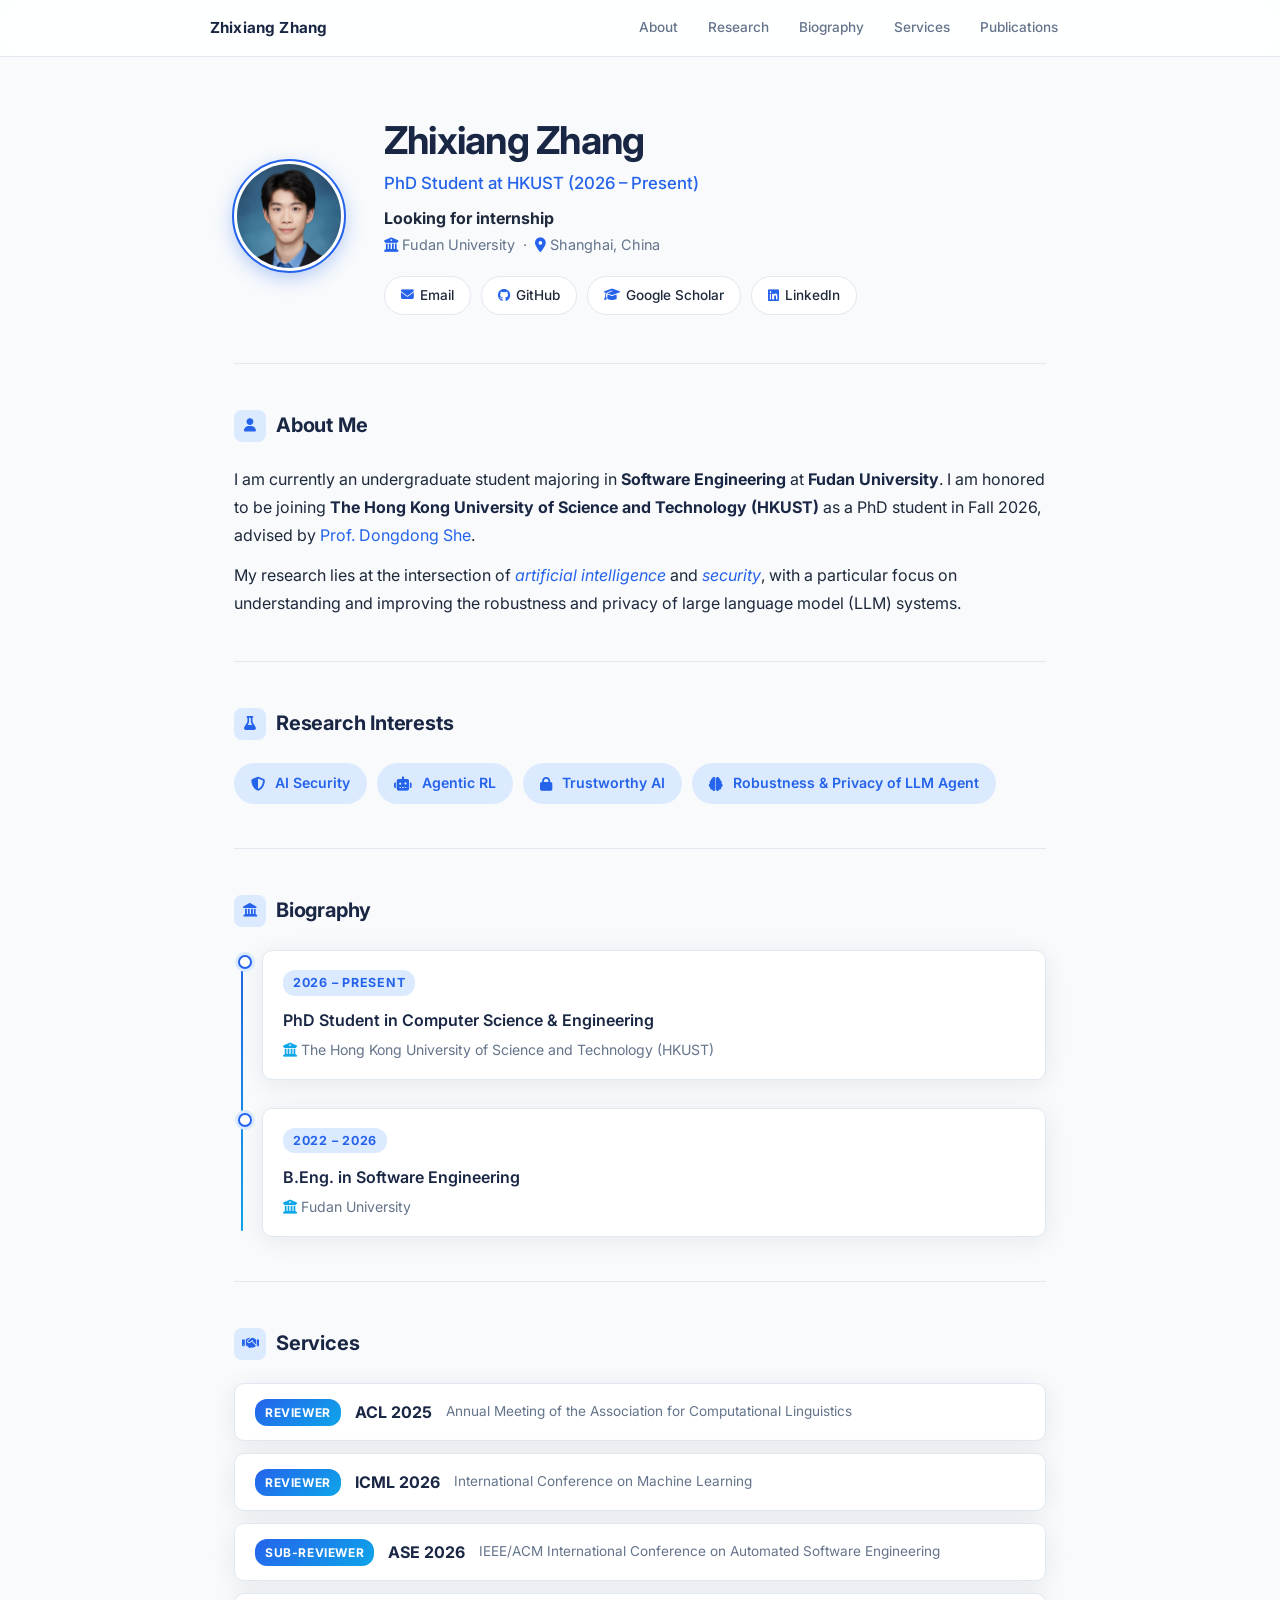
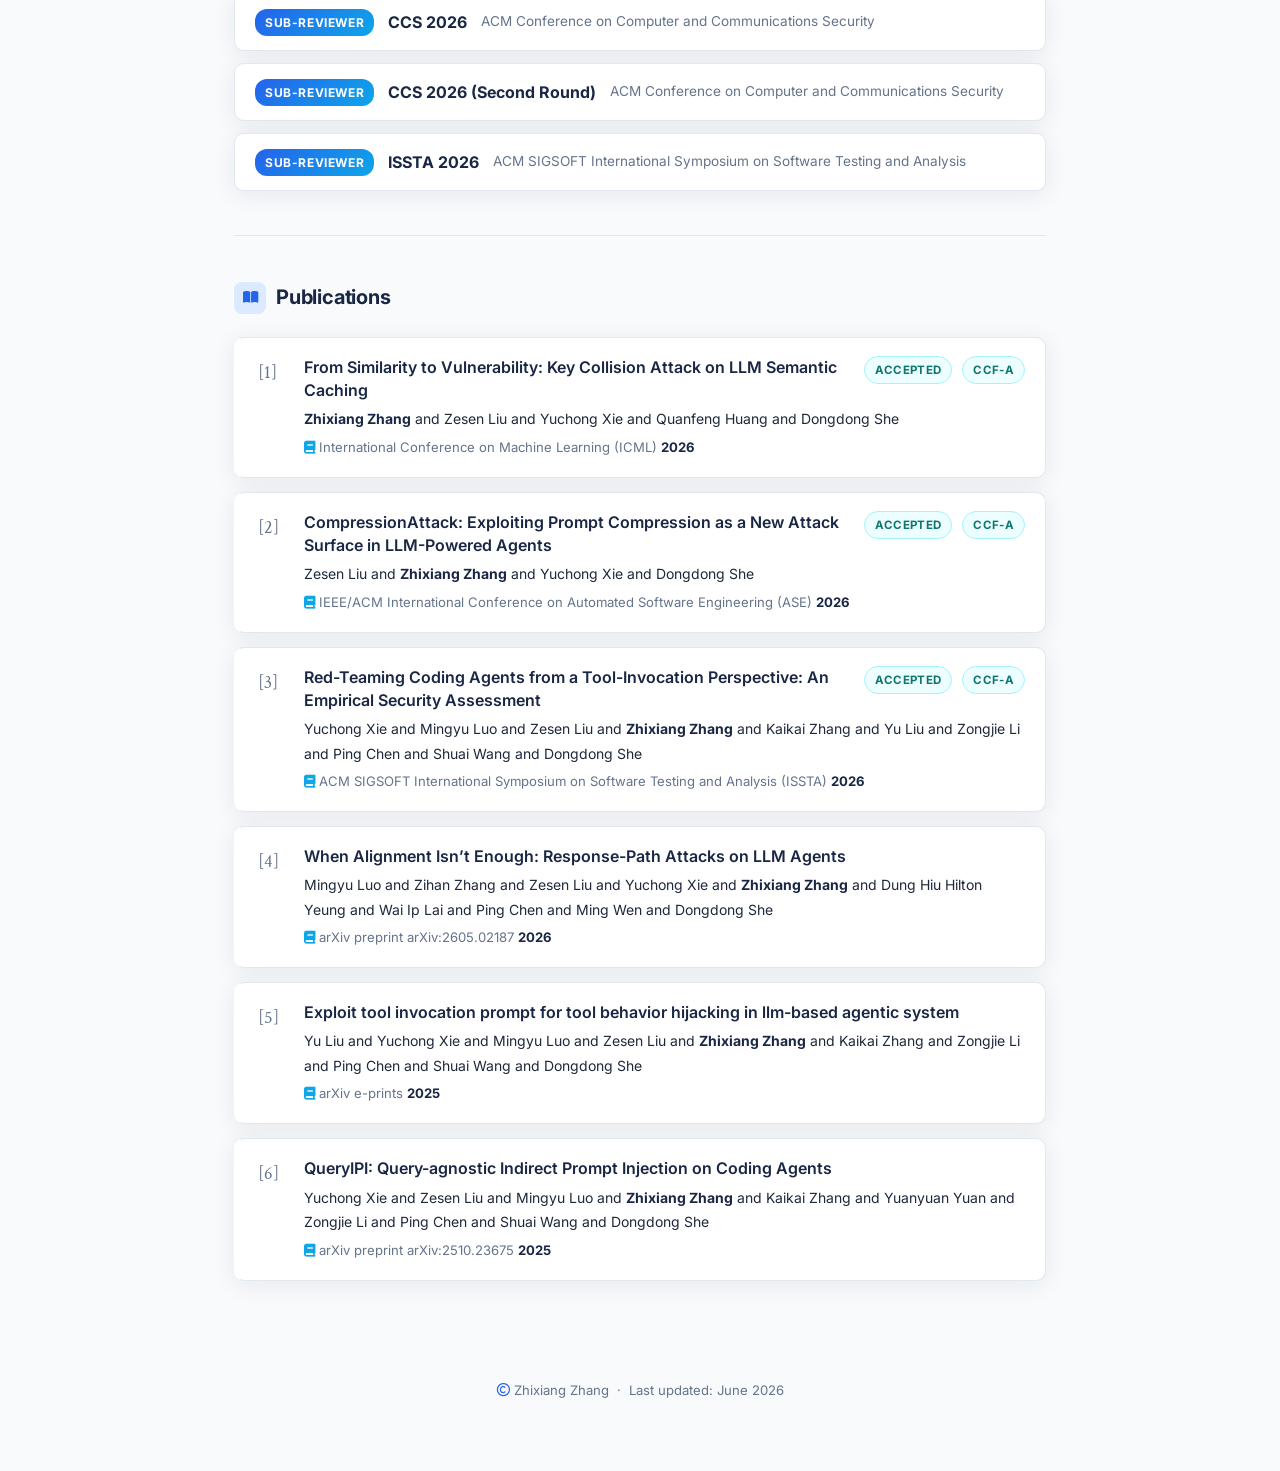
==== index.html @ 5d57175b "update" ====
<!DOCTYPE html>
<html lang="en">
<head>
    <meta charset="UTF-8">
    <meta name="viewport" content="width=device-width, initial-scale=1.0">
    <title>Zhixiang Zhang | Fudan & HKUST</title>
    <link rel="stylesheet" href="style.css?v=2">
    <link href="https://fonts.googleapis.com/css2?family=Inter:wght@300;400;500;600;700&family=Crimson+Text:ital,wght@0,400;0,600;1,400&display=swap" rel="stylesheet">
    <link rel="stylesheet" href="https://cdnjs.cloudflare.com/ajax/libs/font-awesome/6.5.0/css/all.min.css">
</head>
<body>
    <!-- Top navigation bar -->
    <nav class="topnav">
        <div class="nav-inner">
            <span class="nav-name">Zhixiang Zhang</span>
            <div class="nav-links">
                <a href="#about">About</a>
                <a href="#research-interests">Research</a>
                <a href="#biography">Biography</a>
                <a href="#services">Services</a>
                <a href="#publications">Publications</a>
            </div>
        </div>
    </nav>

    <div class="page-wrapper">
        <!-- Hero / Profile -->
        <header class="hero">
            <div class="hero-avatar">
                <img src="avatar.jpg" alt="Zhixiang Zhang" class="avatar-img" style="width:110px;height:110px;border-radius:50%;object-fit:cover;object-position:center top;display:block;">
            </div>
            <div class="hero-info">
                <h1>Zhixiang Zhang</h1>
                <p class="hero-title">PhD Student at HKUST (2026 – Present)</p>
                <p class="hero-status"><strong>Looking for internship</strong></p>
                <p class="hero-affil">
                    <i class="fas fa-university"></i>&nbsp;Fudan University &nbsp;·&nbsp;
                    <i class="fas fa-map-marker-alt"></i>&nbsp;Shanghai, China
                </p>
                <div class="contact-links">
                    <a href="mailto:zzx031011@gmail.com" class="btn-link">
                        <i class="fas fa-envelope"></i> Email
                    </a>
                    <a href="https://github.com/Zzx1011" target="_blank" class="btn-link">
                        <i class="fab fa-github"></i> GitHub
                    </a>
                    <a href="https://scholar.google.com/citations?user=EkCwgfYAAAAJ" target="_blank" class="btn-link">
                        <i class="fas fa-graduation-cap"></i> Google Scholar
                    </a>
                    <a href="https://www.linkedin.com/in/zhixiang-zhang-319ab9356/" target="_blank" class="btn-link">
                        <i class="fab fa-linkedin"></i> LinkedIn
                    </a>
                </div>
            </div>
        </header>

        <main>
            <!-- About -->
            <section id="about">
                <h2><span class="section-icon"><i class="fas fa-user"></i></span>About Me</h2>
                <p>I am currently an undergraduate student majoring in <strong>Software Engineering</strong> at <strong>Fudan University</strong>. I am honored to be joining <strong>The Hong Kong University of Science and Technology (HKUST)</strong> as a PhD student in Fall 2026, advised by <a href="https://cse.hkust.edu.hk/~dongdong/" target="_blank" rel="noopener noreferrer">Prof. Dongdong She</a>.</p>
                <p>My research lies at the intersection of <em>artificial intelligence</em> and <em>security</em>, with a particular focus on understanding and improving the robustness and privacy of large language model (LLM) systems.</p>
            </section>

            <!-- Research Interests -->
            <section id="research-interests">
                <h2><span class="section-icon"><i class="fas fa-flask"></i></span>Research Interests</h2>
                <div class="interest-tags">
                    <span class="tag"><i class="fas fa-shield-alt"></i>&nbsp;AI Security</span>
                    <span class="tag"><i class="fas fa-robot"></i>&nbsp;Agentic RL</span>
                    <span class="tag"><i class="fas fa-lock"></i>&nbsp;Trustworthy AI</span>
                    <span class="tag"><i class="fas fa-brain"></i>&nbsp;Robustness &amp; Privacy of LLM Agent</span>
                </div>
            </section>

            <!-- Biography -->
            <section id="biography">
                <h2><span class="section-icon"><i class="fas fa-landmark"></i></span>Biography</h2>
                <div class="timeline">
                    <div class="timeline-item">
                        <div class="timeline-dot"></div>
                        <div class="timeline-content">
                            <span class="timeline-year">2026 – Present</span>
                            <p class="timeline-title">PhD Student in Computer Science &amp; Engineering</p>
                            <p class="timeline-place"><i class="fas fa-university"></i>&nbsp;The Hong Kong University of Science and Technology (HKUST)</p>
                        </div>
                    </div>
                    <div class="timeline-item">
                        <div class="timeline-dot"></div>
                        <div class="timeline-content">
                            <span class="timeline-year">2022 – 2026</span>
                            <p class="timeline-title">B.Eng. in Software Engineering</p>
                            <p class="timeline-place"><i class="fas fa-university"></i>&nbsp;Fudan University</p>
                        </div>
                    </div>
                </div>
            </section>

            <!-- Services -->
            <section id="services">
                <h2><span class="section-icon"><i class="fas fa-handshake"></i></span>Services</h2>
                <div class="service-list">
                    <div class="service-item">
                        <span class="service-badge">Reviewer</span>
                        <span class="service-venue">ACL 2025</span>
                        <span class="service-type">Annual Meeting of the Association for Computational Linguistics</span>
                    </div>
                    <div class="service-item">
                        <span class="service-badge">Reviewer</span>
                        <span class="service-venue">ICML 2026</span>
                        <span class="service-type">International Conference on Machine Learning</span>
                    </div>
                    <div class="service-item">
                        <span class="service-badge">Sub-Reviewer</span>
                        <span class="service-venue">ASE 2026</span>
                        <span class="service-type">IEEE/ACM International Conference on Automated Software Engineering</span>
                    </div>
                    <div class="service-item">
                        <span class="service-badge">Sub-Reviewer</span>
                        <span class="service-venue">CCS 2026</span>
                        <span class="service-type">ACM Conference on Computer and Communications Security</span>
                    </div>
                    <div class="service-item">
                        <span class="service-badge">Sub-Reviewer</span>
                        <span class="service-venue">CCS 2026 (Second Round)</span>
                        <span class="service-type">ACM Conference on Computer and Communications Security</span>
                    </div>
                    <div class="service-item">
                        <span class="service-badge">Sub-Reviewer</span>
                        <span class="service-venue">ISSTA 2026</span>
                        <span class="service-type">ACM SIGSOFT International Symposium on Software Testing and Analysis</span>
                    </div>
                </div>
            </section>

            <!-- Publications -->
            <section id="publications">
                <h2><span class="section-icon"><i class="fas fa-book-open"></i></span>Publications</h2>
                <div id="publication-list">
                    <div class="pub-skeleton">
                        <div class="skeleton-line long"></div>
                        <div class="skeleton-line medium"></div>
                        <div class="skeleton-line short"></div>
                    </div>
                </div>
            </section>
        </main>

        <footer>
            <p><i class="far fa-copyright"></i> Zhixiang Zhang &nbsp;·&nbsp; Last updated: June 2026</p>
        </footer>
    </div>

    <script>
        const publications = [
            {
                title: "From Similarity to Vulnerability: Key Collision Attack on LLM Semantic Caching",
                authors: "Zhixiang Zhang and Zesen Liu and Yuchong Xie and Quanfeng Huang and Dongdong She",
                venue: "International Conference on Machine Learning (ICML)",
                year: 2026,
                num_citations: 0,
                status: "Accepted",
                ccfA: true
            },
            {
                title: "CompressionAttack: Exploiting Prompt Compression as a New Attack Surface in LLM-Powered Agents",
                authors: "Zesen Liu and Zhixiang Zhang and Yuchong Xie and Dongdong She",
                venue: "IEEE/ACM International Conference on Automated Software Engineering (ASE)",
                year: 2026,
                num_citations: 0,
                status: "Accepted",
                ccfA: true
            },
            {
                title: "When Alignment Isn’t Enough: Response-Path Attacks on LLM Agents",
                authors: "Mingyu Luo and Zihan Zhang and Zesen Liu and Yuchong Xie and Zhixiang Zhang and Dung Hiu Hilton Yeung and Wai Ip Lai and Ping Chen and Ming Wen and Dongdong She",
                venue: "arXiv preprint arXiv:2605.02187",
                year: 2026,
                num_citations: 0
            },
            {
                title: "Exploit tool invocation prompt for tool behavior hijacking in llm-based agentic system",
                authors: "Yu Liu and Yuchong Xie and Mingyu Luo and Zesen Liu and Zhixiang Zhang and Kaikai Zhang and Zongjie Li and Ping Chen and Shuai Wang and Dongdong She",
                venue: "arXiv e-prints",
                year: 2025,
                num_citations: 3
            },
            {
                title: "QueryIPI: Query-agnostic Indirect Prompt Injection on Coding Agents",
                authors: "Yuchong Xie and Zesen Liu and Mingyu Luo and Zhixiang Zhang and Kaikai Zhang and Yuanyuan Yuan and Zongjie Li and Ping Chen and Shuai Wang and Dongdong She",
                venue: "arXiv preprint arXiv:2510.23675",
                year: 2025,
                num_citations: 1
            },
            {
                title: "Red-Teaming Coding Agents from a Tool-Invocation Perspective: An Empirical Security Assessment",
                authors: "Yuchong Xie and Mingyu Luo and Zesen Liu and Zhixiang Zhang and Kaikai Zhang and Yu Liu and Zongjie Li and Ping Chen and Shuai Wang and Dongdong She",
                venue: "ACM SIGSOFT International Symposium on Software Testing and Analysis (ISSTA)",
                year: 2026,
                num_citations: 0,
                status: "Accepted",
                ccfA: true
            }
        ];

        function formatAuthors(authors) {
            return authors.replaceAll('Zhixiang Zhang', '<strong>Zhixiang Zhang</strong>');
        }

        function renderPublications(publications) {
            const container = document.getElementById('publication-list');
            container.innerHTML = '';

            if (publications.length > 0) {
                publications.forEach((pub, idx) => {
                    const badges = [];
                    if (pub.status) badges.push(`<span class="pub-badge">${pub.status}</span>`);
                    if (pub.ccfA) badges.push(`<span class="pub-badge pub-badge-secondary">CCF-A</span>`);
                    const statusMarkup = badges.join('');
                    const item = document.createElement('div');
                    item.className = 'pub-item';
                    item.innerHTML = `
                        <div class="pub-index">[${idx + 1}]</div>
                        <div class="pub-body">
                            <div class="pub-title-row">
                                <p class="pub-title">${pub.title}</p>
                                ${statusMarkup}
                            </div>
                            <p class="pub-authors">${formatAuthors(pub.authors)}</p>
                            <p class="pub-venue"><i class="fas fa-book"></i>&nbsp;${pub.venue} <strong>${pub.year}</strong></p>
                        </div>
                    `;
                    container.appendChild(item);
                });
            } else {
                container.innerHTML = '<p class="pub-empty">Check back soon for new publications.</p>';
            }
        }

        const sortedPublications = [...publications].sort((a, b) => {
            const aAccepted = Boolean(a.status);
            const bAccepted = Boolean(b.status);
            if (aAccepted !== bAccepted) return aAccepted ? -1 : 1;
            return b.year - a.year;
        });

        renderPublications(sortedPublications);

        /* Smooth active nav highlight on scroll */
        const sections = document.querySelectorAll('section[id]');
        const navLinks = document.querySelectorAll('.nav-links a');
        window.addEventListener('scroll', () => {
            let current = '';
            sections.forEach(sec => {
                if (window.scrollY >= sec.offsetTop - 80) current = sec.getAttribute('id');
            });
            navLinks.forEach(a => {
                a.classList.toggle('active', a.getAttribute('href') === '#' + current);
            });
        });
    </script>
</body>
</html>
---- style.css ----
/* ============================================================
   Base & Reset
   ============================================================ */
*, *::before, *::after { box-sizing: border-box; margin: 0; padding: 0; }

:root {
    --navy:    #1a2744;
    --blue:    #2563eb;
    --blue-lt: #dbeafe;
    --accent:  #0ea5e9;
    --text:    #1e293b;
    --muted:   #64748b;
    --border:  #e2e8f0;
    --bg:      #f8fafc;
    --white:   #ffffff;
    --radius:  10px;
    --shadow:  0 4px 24px rgba(30,41,59,.08);
    --shadow-hover: 0 8px 32px rgba(37,99,235,.13);
    --font-body: 'Inter', -apple-system, sans-serif;
    --font-serif: 'Crimson Text', Georgia, serif;
}

html { scroll-behavior: smooth; }

body {
    font-family: var(--font-body);
    font-size: 16px;
    line-height: 1.75;
    color: var(--text);
    background: var(--bg);
}

a { color: var(--blue); text-decoration: none; }
a:hover { text-decoration: underline; }

/* ============================================================
   Top Navigation
   ============================================================ */
.topnav {
    position: sticky;
    top: 0;
    z-index: 100;
    background: rgba(255,255,255,.85);
    backdrop-filter: blur(12px);
    -webkit-backdrop-filter: blur(12px);
    border-bottom: 1px solid var(--border);
    padding: 0 20px;
}

.nav-inner {
    max-width: 860px;
    margin: 0 auto;
    display: flex;
    align-items: center;
    justify-content: space-between;
    height: 56px;
}

.nav-name {
    font-weight: 700;
    font-size: .95rem;
    color: var(--navy);
    letter-spacing: .01em;
}

.nav-links { display: flex; gap: 6px; }

.nav-links a {
    font-size: .85rem;
    font-weight: 500;
    color: var(--muted);
    padding: 5px 12px;
    border-radius: 20px;
    transition: background .2s, color .2s;
}

.nav-links a:hover,
.nav-links a.active {
    background: var(--blue-lt);
    color: var(--blue);
    text-decoration: none;
}

/* ============================================================
   Page Wrapper
   ============================================================ */
.page-wrapper {
    max-width: 860px;
    margin: 0 auto;
    padding: 0 24px 60px;
}

/* ============================================================
   Hero / Header
   ============================================================ */
.hero {
    display: flex;
    align-items: center;
    gap: 40px;
    padding: 60px 0 48px;
    border-bottom: 1px solid var(--border);
}

/* Avatar */
.hero-avatar { flex-shrink: 0; }

.avatar-img {
    width: 110px;
    height: 110px;
    border-radius: 50%;
    object-fit: cover;
    object-position: center top;
    box-shadow: 0 6px 20px rgba(37,99,235,.35);
    border: 3px solid var(--white);
    outline: 2px solid var(--blue);
}

/* Info */
.hero-info h1 {
    font-size: 2.4rem;
    font-weight: 700;
    color: var(--navy);
    letter-spacing: -.02em;
    line-height: 1.2;
    margin-bottom: 6px;
}

.hero-title {
    font-size: 1.05rem;
    color: var(--blue);
    font-weight: 500;
    margin-bottom: 6px;
}

.hero-affil {
    font-size: .9rem;
    color: var(--muted);
    margin-bottom: 18px;
}

.hero-affil i { color: var(--blue); }

/* Contact buttons */
.contact-links { display: flex; flex-wrap: wrap; gap: 10px; }

.btn-link {
    display: inline-flex;
    align-items: center;
    gap: 6px;
    padding: 7px 16px;
    border: 1.5px solid var(--border);
    border-radius: 24px;
    font-size: .85rem;
    font-weight: 500;
    color: var(--text);
    background: var(--white);
    transition: all .2s;
}

.btn-link i { font-size: .8rem; color: var(--blue); }

.btn-link:hover {
    border-color: var(--blue);
    background: var(--blue-lt);
    color: var(--blue);
    text-decoration: none;
    transform: translateY(-1px);
    box-shadow: 0 4px 12px rgba(37,99,235,.15);
}

/* ============================================================
   Sections — Common
   ============================================================ */
main section {
    padding: 44px 0;
    border-bottom: 1px solid var(--border);
}

main section:last-child { border-bottom: none; }

h2 {
    display: flex;
    align-items: center;
    gap: 10px;
    font-size: 1.25rem;
    font-weight: 700;
    color: var(--navy);
    margin-bottom: 22px;
    letter-spacing: -.01em;
}

.section-icon {
    width: 32px;
    height: 32px;
    border-radius: 8px;
    background: var(--blue-lt);
    color: var(--blue);
    display: inline-flex;
    align-items: center;
    justify-content: center;
    font-size: .85rem;
    flex-shrink: 0;
}

/* About prose */
#about p {
    color: var(--text);
    margin-bottom: 12px;
    font-size: 1rem;
}
#about p:last-child { margin-bottom: 0; }
#about strong { color: var(--navy); }
#about em { font-style: italic; color: var(--blue); }

/* ============================================================
   Research Interest Tags
   ============================================================ */
.interest-tags { display: flex; flex-wrap: wrap; gap: 10px; }

.tag {
    display: inline-flex;
    align-items: center;
    gap: 6px;
    background: var(--blue-lt);
    color: var(--blue);
    padding: 7px 16px;
    border-radius: 24px;
    font-size: .88rem;
    font-weight: 600;
    border: 1.5px solid transparent;
    transition: all .2s;
    cursor: default;
}

.tag:hover {
    background: var(--blue);
    color: #fff;
    box-shadow: 0 4px 12px rgba(37,99,235,.3);
}

/* ============================================================
   Biography — Timeline
   ============================================================ */
.timeline { position: relative; padding-left: 28px; }

.timeline::before {
    content: '';
    position: absolute;
    left: 7px;
    top: 6px;
    bottom: 6px;
    width: 2px;
    background: linear-gradient(to bottom, var(--blue), var(--accent));
    border-radius: 2px;
}

.timeline-item {
    position: relative;
    margin-bottom: 28px;
}
.timeline-item:last-child { margin-bottom: 0; }

.timeline-dot {
    position: absolute;
    left: -24px;
    top: 5px;
    width: 14px;
    height: 14px;
    border-radius: 50%;
    background: var(--white);
    border: 2.5px solid var(--blue);
    box-shadow: 0 0 0 3px var(--blue-lt);
}

.timeline-content {
    background: var(--white);
    border: 1px solid var(--border);
    border-radius: var(--radius);
    padding: 16px 20px;
    box-shadow: var(--shadow);
    transition: box-shadow .2s, transform .2s;
}

.timeline-content:hover {
    box-shadow: var(--shadow-hover);
    transform: translateX(3px);
}

.timeline-year {
    display: inline-block;
    font-size: .78rem;
    font-weight: 700;
    letter-spacing: .06em;
    text-transform: uppercase;
    color: var(--blue);
    background: var(--blue-lt);
    padding: 2px 10px;
    border-radius: 12px;
    margin-bottom: 6px;
}

.timeline-title {
    font-size: 1rem;
    font-weight: 600;
    color: var(--navy);
    margin: 4px 0 4px;
}

.timeline-place {
    font-size: .88rem;
    color: var(--muted);
}

.timeline-place i { color: var(--accent); }

/* ============================================================
   Services
   ============================================================ */
.service-list { display: flex; flex-direction: column; gap: 12px; }

.service-item {
    display: flex;
    align-items: center;
    gap: 14px;
    background: var(--white);
    border: 1px solid var(--border);
    border-radius: var(--radius);
    padding: 14px 20px;
    box-shadow: var(--shadow);
    transition: box-shadow .2s, transform .2s;
}

.service-item:hover {
    box-shadow: var(--shadow-hover);
    transform: translateX(3px);
    border-color: var(--blue);
}

.service-badge {
    flex-shrink: 0;
    font-size: .75rem;
    font-weight: 700;
    letter-spacing: .05em;
    text-transform: uppercase;
    color: var(--white);
    background: linear-gradient(135deg, var(--blue), var(--accent));
    padding: 3px 10px;
    border-radius: 12px;
}

.service-venue {
    font-weight: 700;
    font-size: 1rem;
    color: var(--navy);
    flex-shrink: 0;
}

.service-type {
    font-size: .85rem;
    color: var(--muted);
}

/* ============================================================
   Publications
   ============================================================ */
.pub-item {
    display: flex;
    gap: 16px;
    background: var(--white);
    border: 1px solid var(--border);
    border-left: 4px solid transparent;
    border-radius: var(--radius);
    padding: 18px 20px;
    margin-bottom: 14px;
    box-shadow: var(--shadow);
    transition: all .2s;
}

.pub-item:hover {
    border-left-color: var(--blue);
    box-shadow: var(--shadow-hover);
    transform: translateX(3px);
}

.pub-index {
    flex-shrink: 0;
    font-family: var(--font-serif);
    font-size: 1.1rem;
    color: var(--muted);
    padding-top: 2px;
    min-width: 30px;
}

.pub-title {
    font-size: 1rem;
    font-weight: 600;
    color: var(--navy);
    line-height: 1.45;
    margin-bottom: 5px;
}

.pub-title-row {
    display: flex;
    align-items: flex-start;
    justify-content: space-between;
    gap: 10px;
}

.pub-badge {
    flex-shrink: 0;
    display: inline-flex;
    align-items: center;
    padding: 3px 10px;
    border-radius: 999px;
    background: #ecfeff;
    color: #0f766e;
    border: 1px solid #a5f3fc;
    font-size: .72rem;
    font-weight: 700;
    letter-spacing: .03em;
    text-transform: uppercase;
}

.pub-authors {
    font-size: .875rem;
    color: var(--text);
    margin-bottom: 4px;
}

.pub-authors strong {
    color: var(--navy);
    font-weight: 700;
}

.pub-venue {
    font-size: .82rem;
    color: var(--muted);
}

.pub-venue i { color: var(--accent); }
.pub-venue strong { color: var(--navy); }

.pub-empty {
    color: var(--muted);
    font-style: italic;
    padding: 12px 0;
}

.pub-empty a { color: var(--blue); }

/* Skeleton loading */
.pub-skeleton {
    background: var(--white);
    border: 1px solid var(--border);
    border-radius: var(--radius);
    padding: 18px 20px;
}

.skeleton-line {
    height: 13px;
    border-radius: 6px;
    background: linear-gradient(90deg, #e2e8f0 25%, #f1f5f9 50%, #e2e8f0 75%);
    background-size: 200% 100%;
    animation: shimmer 1.4s infinite;
    margin-bottom: 10px;
}

.skeleton-line.long   { width: 85%; }
.skeleton-line.medium { width: 60%; }
.skeleton-line.short  { width: 35%; }

@keyframes shimmer {
    0%   { background-position: 200% 0; }
    100% { background-position: -200% 0; }
}

/* ============================================================
   Footer
   ============================================================ */
footer {
    text-align: center;
    padding: 40px 0 10px;
    font-size: .82rem;
    color: var(--muted);
}

footer i { color: var(--blue); }

/* ============================================================
   Responsive
   ============================================================ */
@media (max-width: 640px) {
    .hero {
        flex-direction: column;
        align-items: flex-start;
        gap: 22px;
        padding: 40px 0 32px;
    }

    .hero-info h1 { font-size: 1.9rem; }

    .nav-links a { padding: 5px 8px; }

    .service-item { flex-wrap: wrap; }

    .pub-item { flex-direction: column; gap: 8px; }

    .pub-title-row {
        flex-direction: column;
        align-items: flex-start;
    }
}
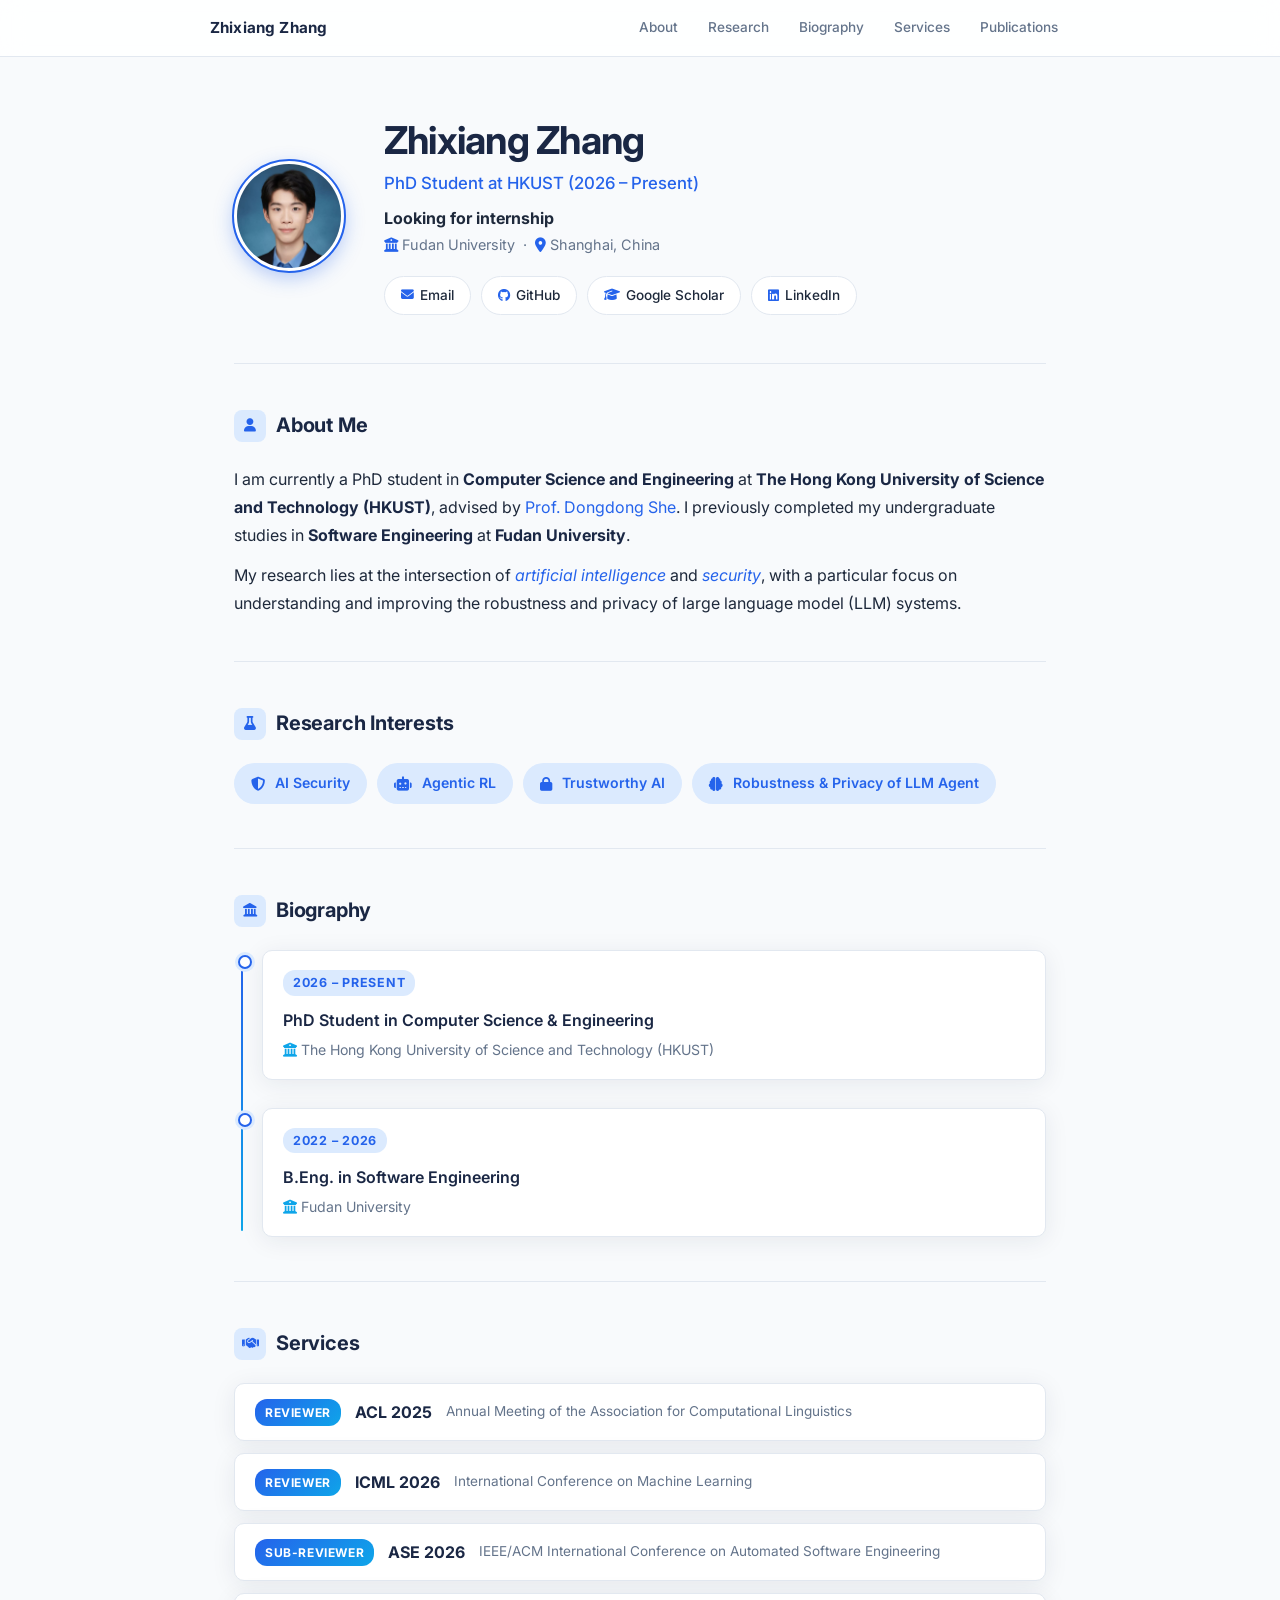
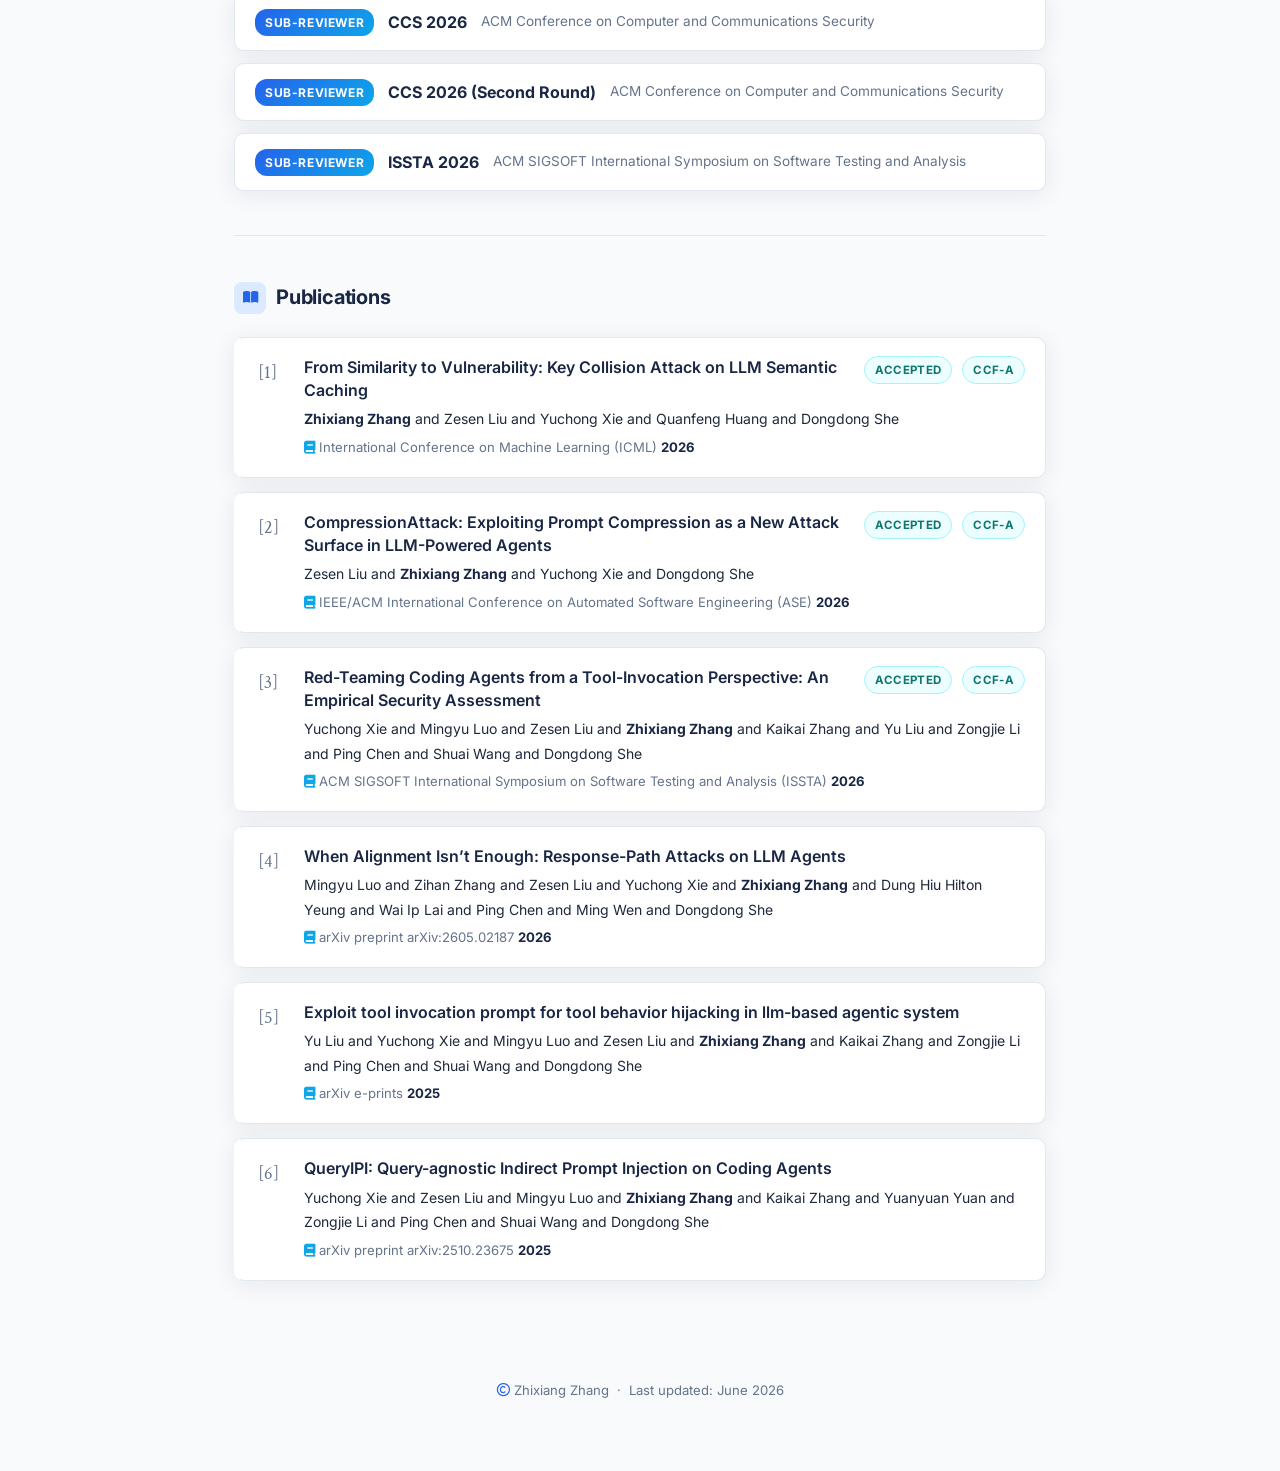
==== commit 79f2d340: "update" ====
--- a/index.html
+++ b/index.html
@@ -58,7 +58,7 @@
             <!-- About -->
             <section id="about">
                 <h2><span class="section-icon"><i class="fas fa-user"></i></span>About Me</h2>
-                <p>I am currently an undergraduate student majoring in <strong>Software Engineering</strong> at <strong>Fudan University</strong>. I am honored to be joining <strong>The Hong Kong University of Science and Technology (HKUST)</strong> as a PhD student in Fall 2026, advised by <a href="https://cse.hkust.edu.hk/~dongdong/" target="_blank" rel="noopener noreferrer">Prof. Dongdong She</a>.</p>
+                <p>I am currently a PhD student in <strong>Computer Science and Engineering</strong> at <strong>The Hong Kong University of Science and Technology (HKUST)</strong>, advised by <a href="https://cse.hkust.edu.hk/~dongdong/" target="_blank" rel="noopener noreferrer">Prof. Dongdong She</a>. I previously completed my undergraduate studies in <strong>Software Engineering</strong> at <strong>Fudan University</strong>.</p>
                 <p>My research lies at the intersection of <em>artificial intelligence</em> and <em>security</em>, with a particular focus on understanding and improving the robustness and privacy of large language model (LLM) systems.</p>
             </section>
 
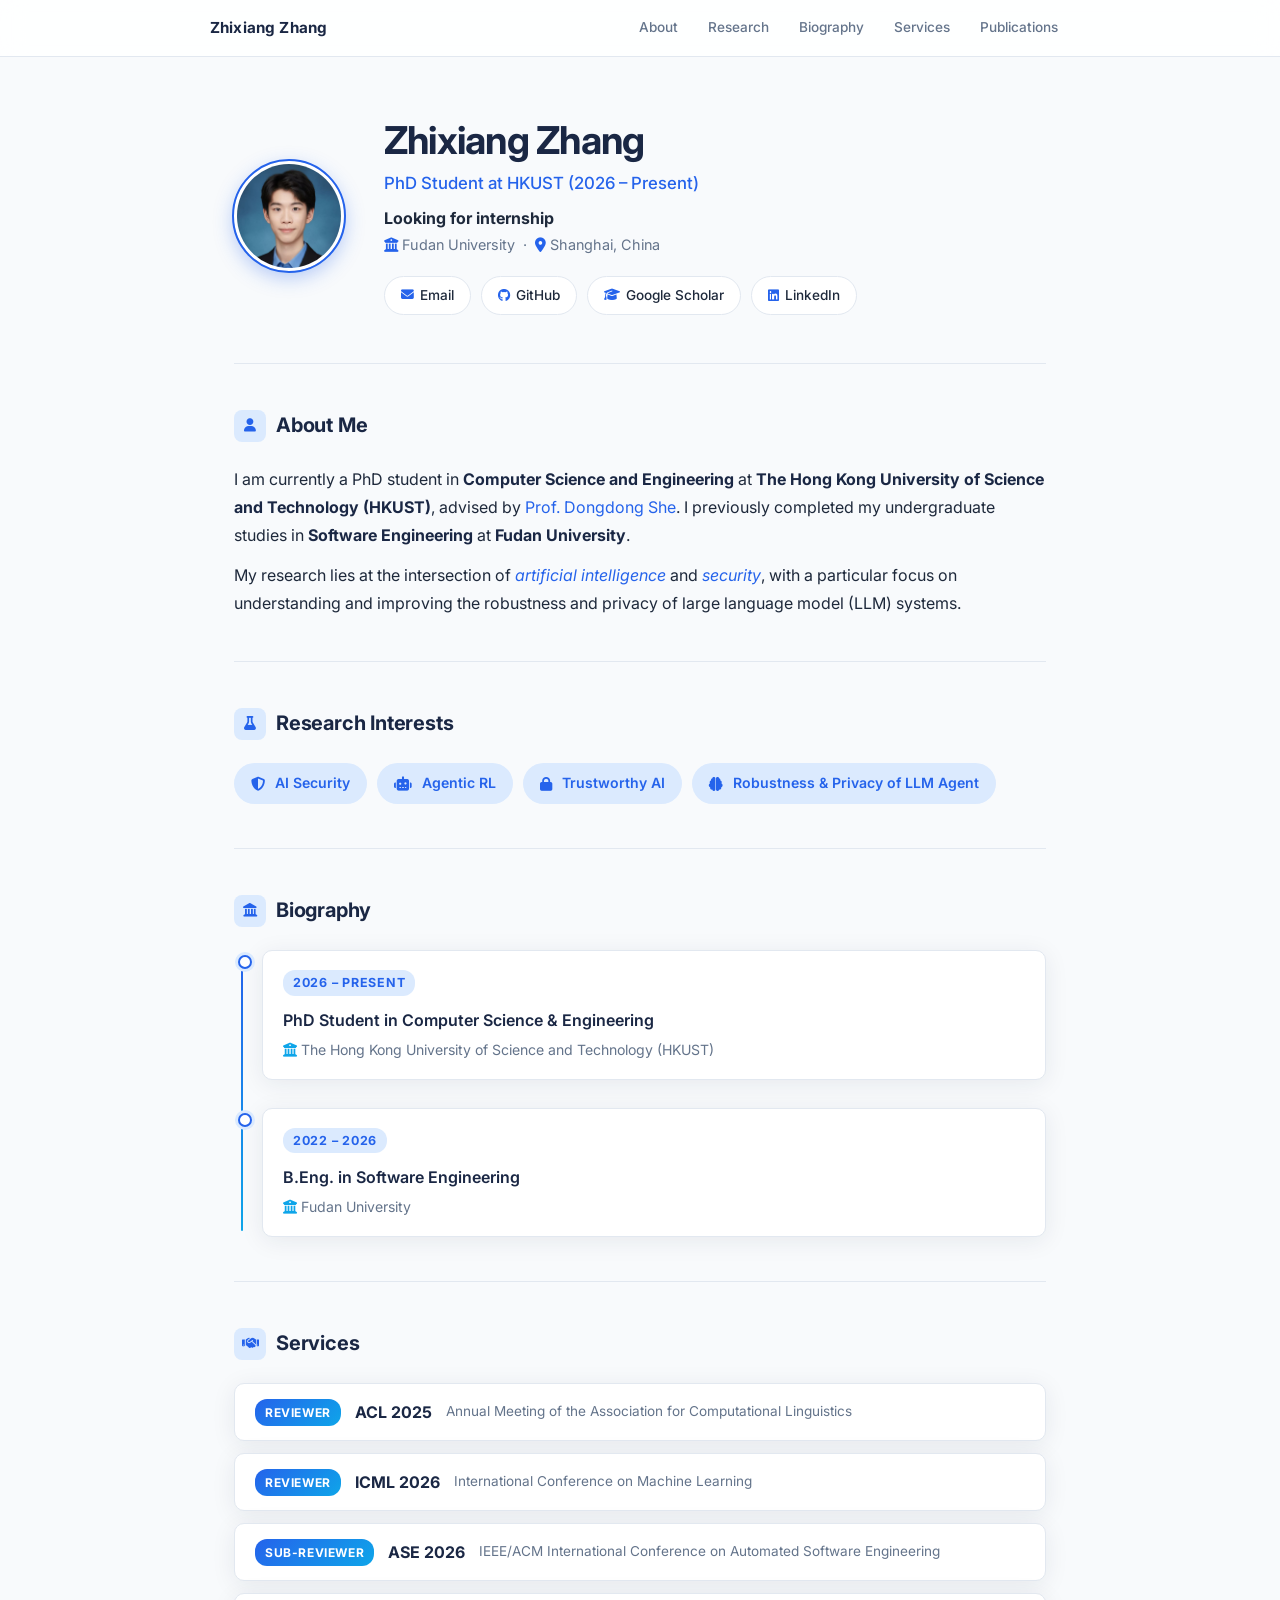
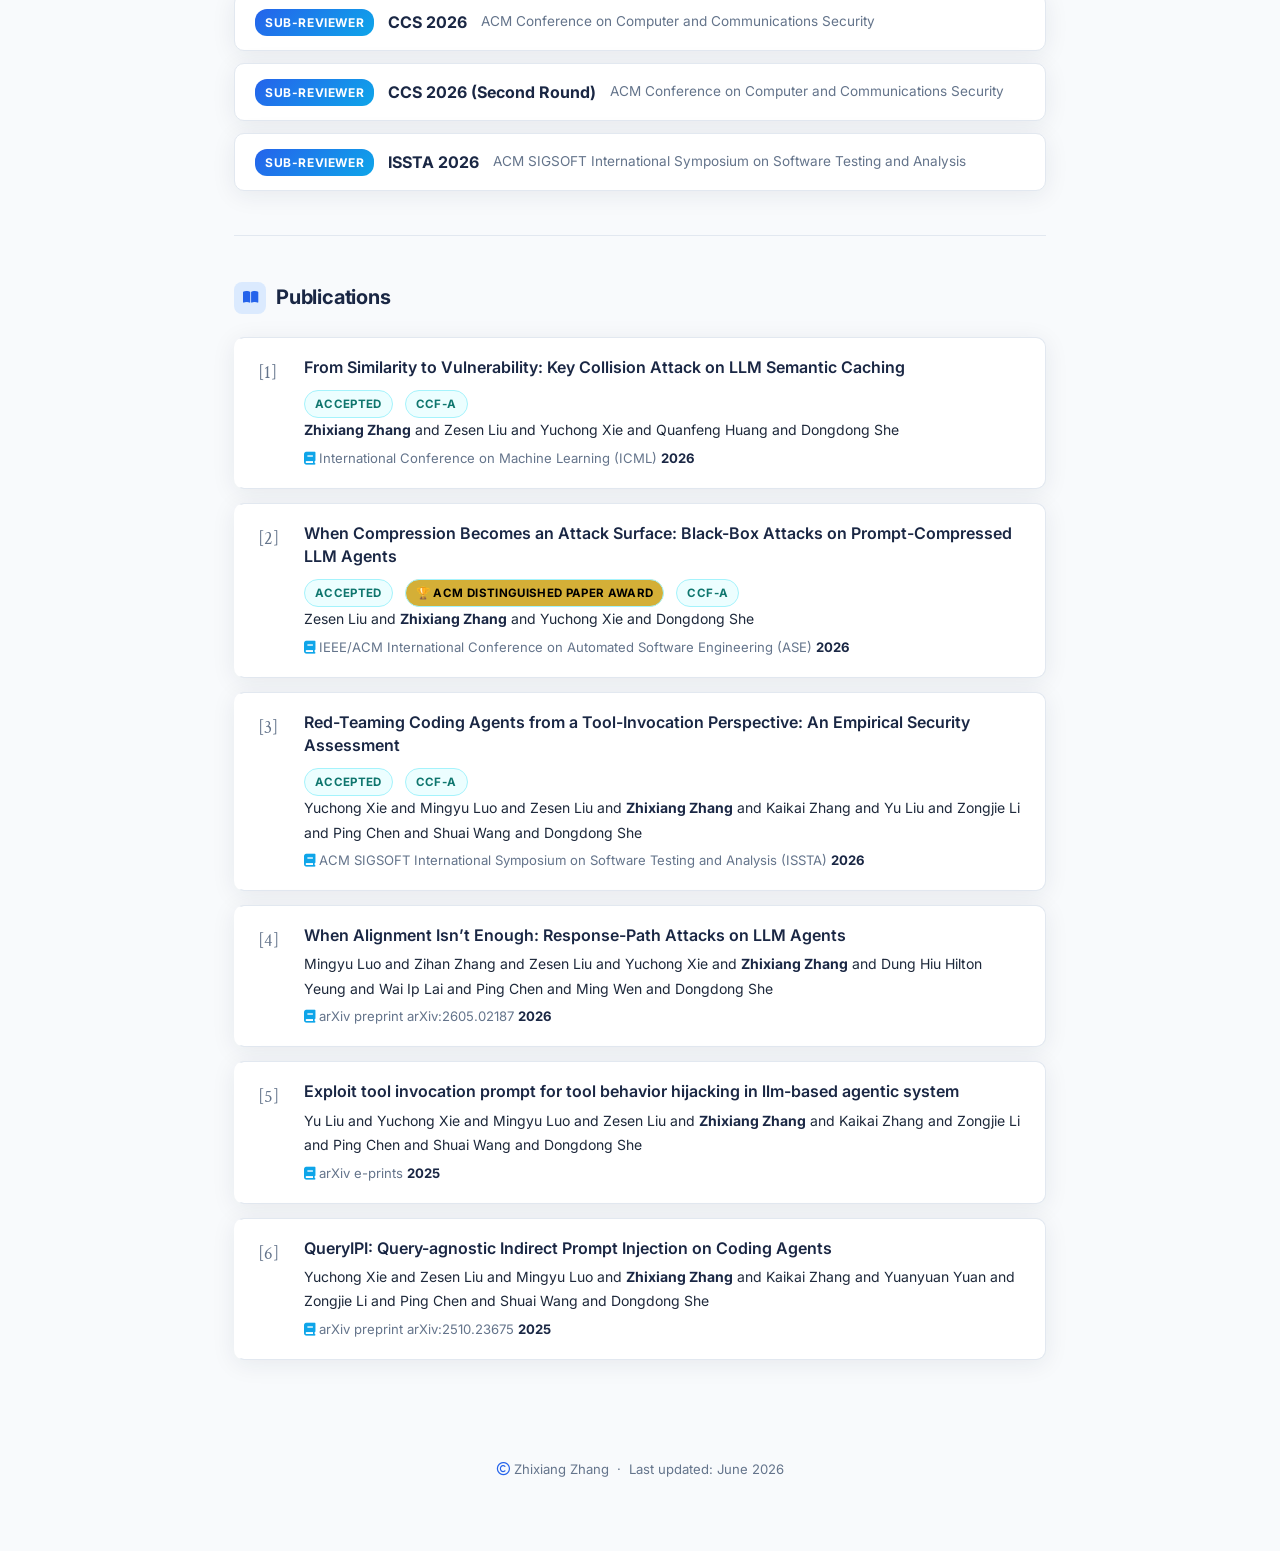
==== commit 1f1e1032: "update" ====
--- a/index.html
+++ b/index.html
@@ -163,12 +163,13 @@
                 ccfA: true
             },
             {
-                title: "CompressionAttack: Exploiting Prompt Compression as a New Attack Surface in LLM-Powered Agents",
+                title: "When Compression Becomes an Attack Surface: Black-Box Attacks on Prompt-Compressed LLM Agents",
                 authors: "Zesen Liu and Zhixiang Zhang and Yuchong Xie and Dongdong She",
                 venue: "IEEE/ACM International Conference on Automated Software Engineering (ASE)",
                 year: 2026,
                 num_citations: 0,
                 status: "Accepted",
+                award: "ACM Distinguished Paper Award",
                 ccfA: true
             },
             {
@@ -215,6 +216,7 @@
                 publications.forEach((pub, idx) => {
                     const badges = [];
                     if (pub.status) badges.push(`<span class="pub-badge">${pub.status}</span>`);
+                    if (pub.award) badges.push(`<span class="pub-badge pub-badge-award" style="background-color:#d4af37;color:#000;">🏆 ${pub.award}</span>`);
                     if (pub.ccfA) badges.push(`<span class="pub-badge pub-badge-secondary">CCF-A</span>`);
                     const statusMarkup = badges.join('');
                     const item = document.createElement('div');
--- a/style.css
+++ b/style.css
@@ -397,13 +397,15 @@
     color: var(--navy);
     line-height: 1.45;
     margin-bottom: 5px;
+    flex: 1 1 100%;
 }
 
 .pub-title-row {
     display: flex;
-    align-items: flex-start;
-    justify-content: space-between;
-    gap: 10px;
+    align-items: center;
+    gap: 12px;
+    flex-wrap: wrap;
+    row-gap: 6px;
 }
 
 .pub-badge {
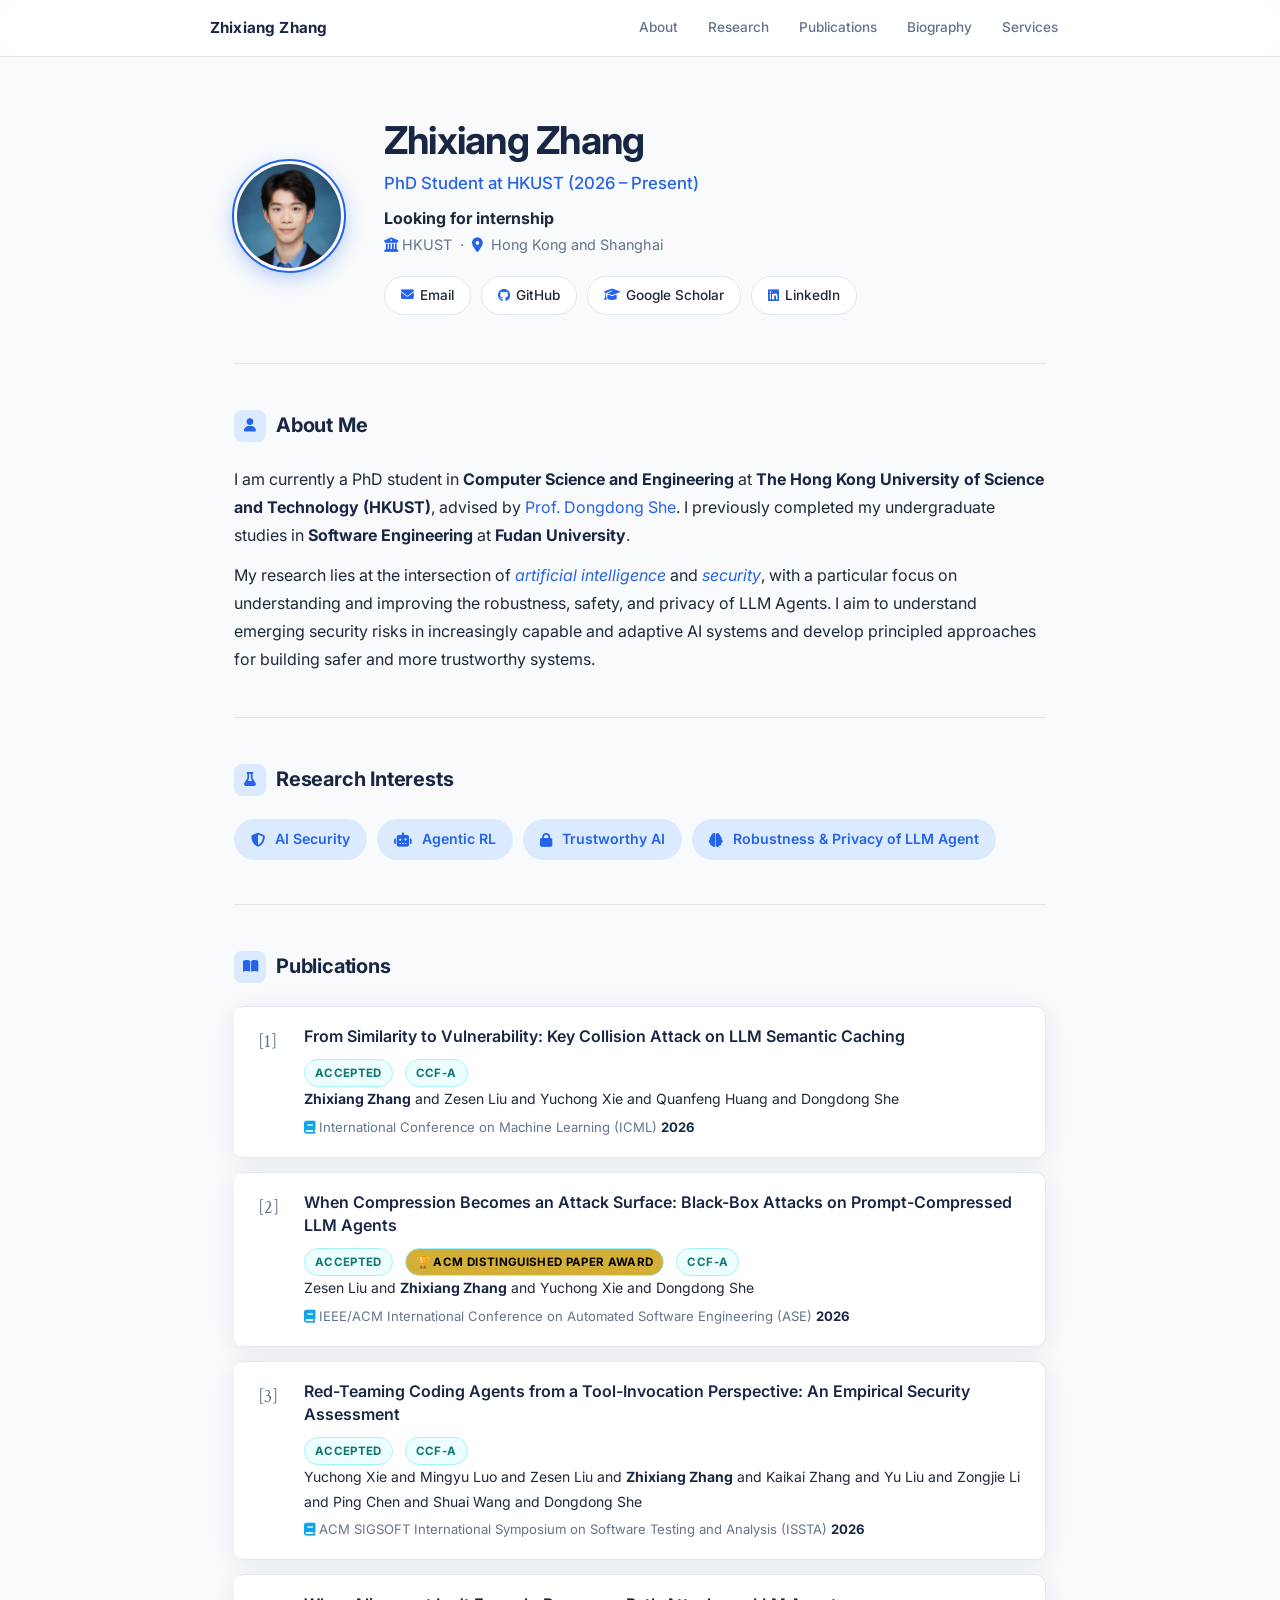
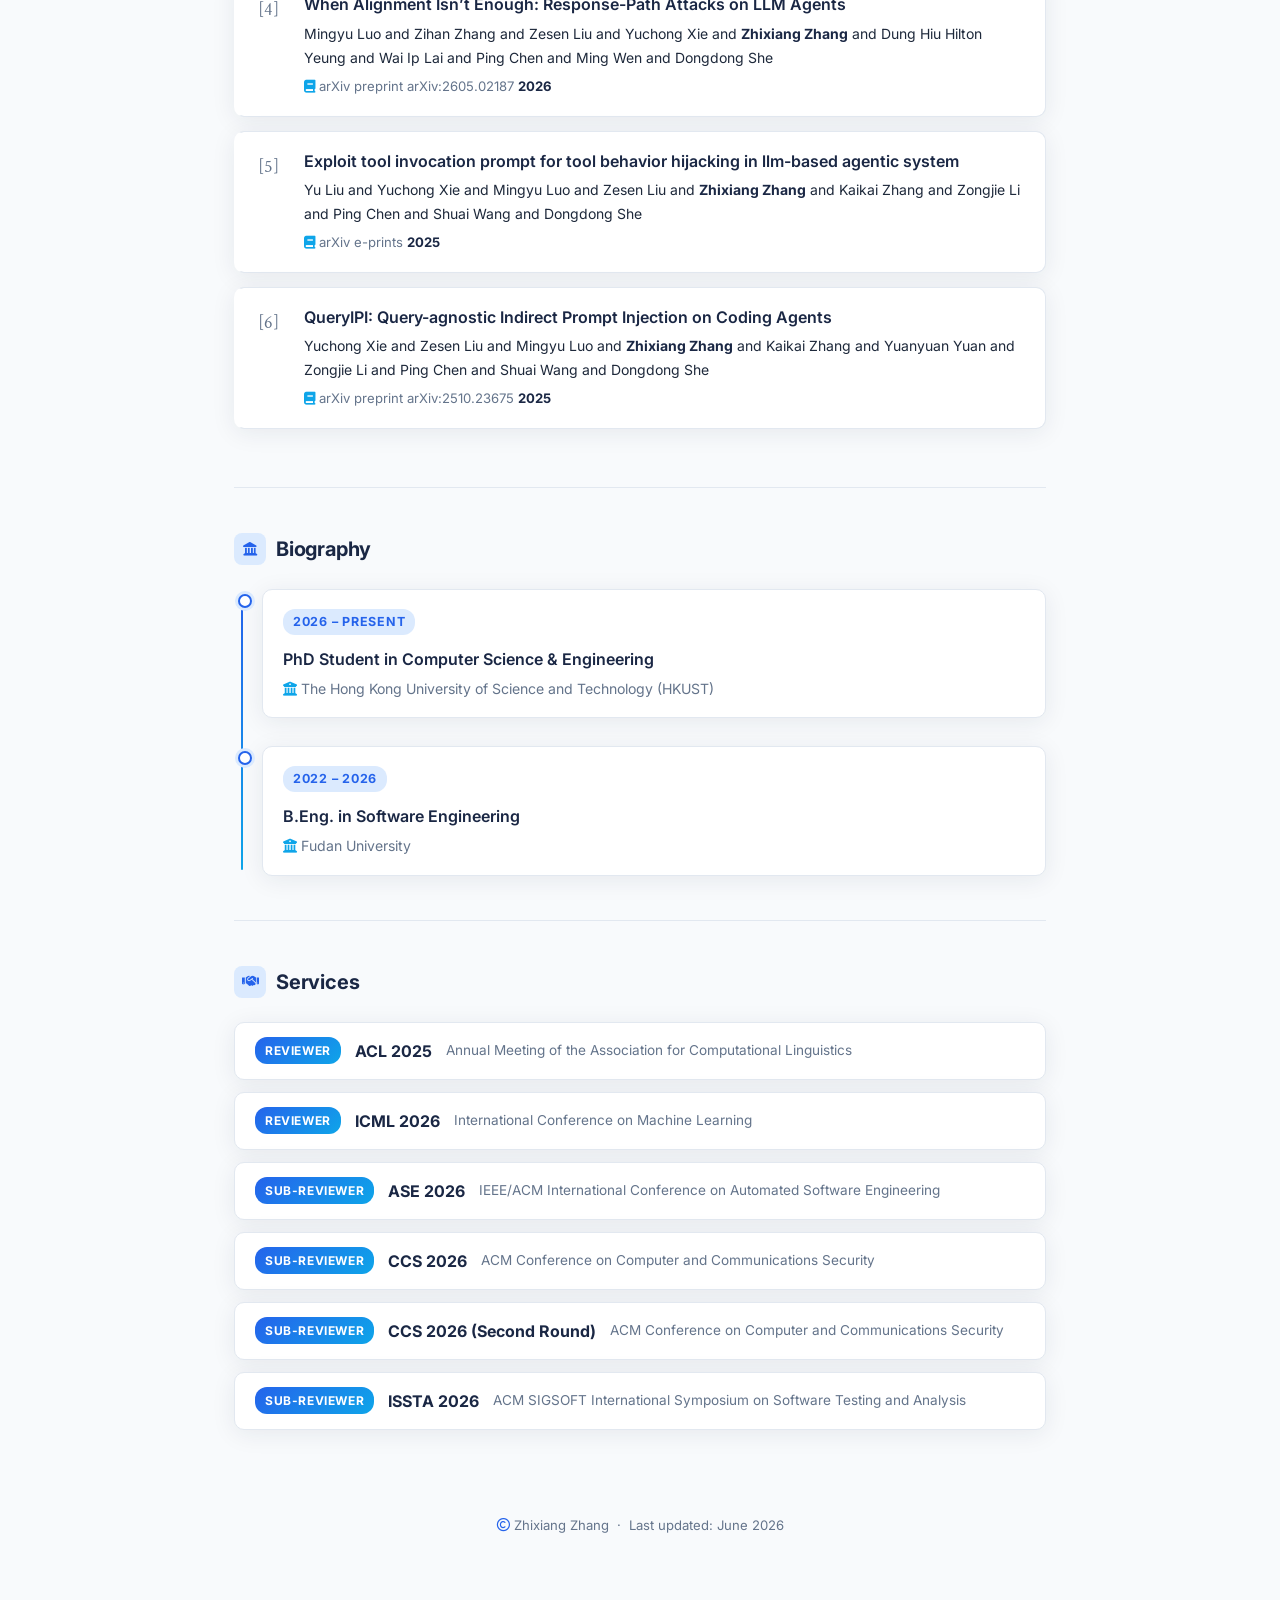
==== commit 04c13710: "update" ====
--- a/index.html
+++ b/index.html
@@ -16,9 +16,9 @@
             <div class="nav-links">
                 <a href="#about">About</a>
                 <a href="#research-interests">Research</a>
+                <a href="#publications">Publications</a>
                 <a href="#biography">Biography</a>
                 <a href="#services">Services</a>
-                <a href="#publications">Publications</a>
             </div>
         </div>
     </nav>
@@ -34,8 +34,8 @@
                 <p class="hero-title">PhD Student at HKUST (2026 – Present)</p>
                 <p class="hero-status"><strong>Looking for internship</strong></p>
                 <p class="hero-affil">
-                    <i class="fas fa-university"></i>&nbsp;Fudan University &nbsp;·&nbsp;
-                    <i class="fas fa-map-marker-alt"></i>&nbsp;Shanghai, China
+                    <i class="fas fa-university"></i>&nbsp;HKUST &nbsp;·&nbsp;
+                    <i class="fas fa-map-marker-alt"></i>&nbsp; Hong Kong and Shanghai 
                 </p>
                 <div class="contact-links">
                     <a href="mailto:zzx031011@gmail.com" class="btn-link">
@@ -59,7 +59,7 @@
             <section id="about">
                 <h2><span class="section-icon"><i class="fas fa-user"></i></span>About Me</h2>
                 <p>I am currently a PhD student in <strong>Computer Science and Engineering</strong> at <strong>The Hong Kong University of Science and Technology (HKUST)</strong>, advised by <a href="https://cse.hkust.edu.hk/~dongdong/" target="_blank" rel="noopener noreferrer">Prof. Dongdong She</a>. I previously completed my undergraduate studies in <strong>Software Engineering</strong> at <strong>Fudan University</strong>.</p>
-                <p>My research lies at the intersection of <em>artificial intelligence</em> and <em>security</em>, with a particular focus on understanding and improving the robustness and privacy of large language model (LLM) systems.</p>
+                <p>My research lies at the intersection of <em>artificial intelligence</em> and <em>security</em>, with a particular focus on understanding and improving the robustness, safety, and privacy of LLM Agents. I aim to understand emerging security risks in increasingly capable and adaptive AI systems and develop principled approaches for building safer and more trustworthy systems.</p>
             </section>
 
             <!-- Research Interests -->
@@ -70,6 +70,18 @@
                     <span class="tag"><i class="fas fa-robot"></i>&nbsp;Agentic RL</span>
                     <span class="tag"><i class="fas fa-lock"></i>&nbsp;Trustworthy AI</span>
                     <span class="tag"><i class="fas fa-brain"></i>&nbsp;Robustness &amp; Privacy of LLM Agent</span>
+                </div>
+            </section>
+
+            <!-- Publications -->
+            <section id="publications">
+                <h2><span class="section-icon"><i class="fas fa-book-open"></i></span>Publications</h2>
+                <div id="publication-list">
+                    <div class="pub-skeleton">
+                        <div class="skeleton-line long"></div>
+                        <div class="skeleton-line medium"></div>
+                        <div class="skeleton-line short"></div>
+                    </div>
                 </div>
             </section>
 
@@ -129,18 +141,6 @@
                         <span class="service-badge">Sub-Reviewer</span>
                         <span class="service-venue">ISSTA 2026</span>
                         <span class="service-type">ACM SIGSOFT International Symposium on Software Testing and Analysis</span>
-                    </div>
-                </div>
-            </section>
-
-            <!-- Publications -->
-            <section id="publications">
-                <h2><span class="section-icon"><i class="fas fa-book-open"></i></span>Publications</h2>
-                <div id="publication-list">
-                    <div class="pub-skeleton">
-                        <div class="skeleton-line long"></div>
-                        <div class="skeleton-line medium"></div>
-                        <div class="skeleton-line short"></div>
                     </div>
                 </div>
             </section>
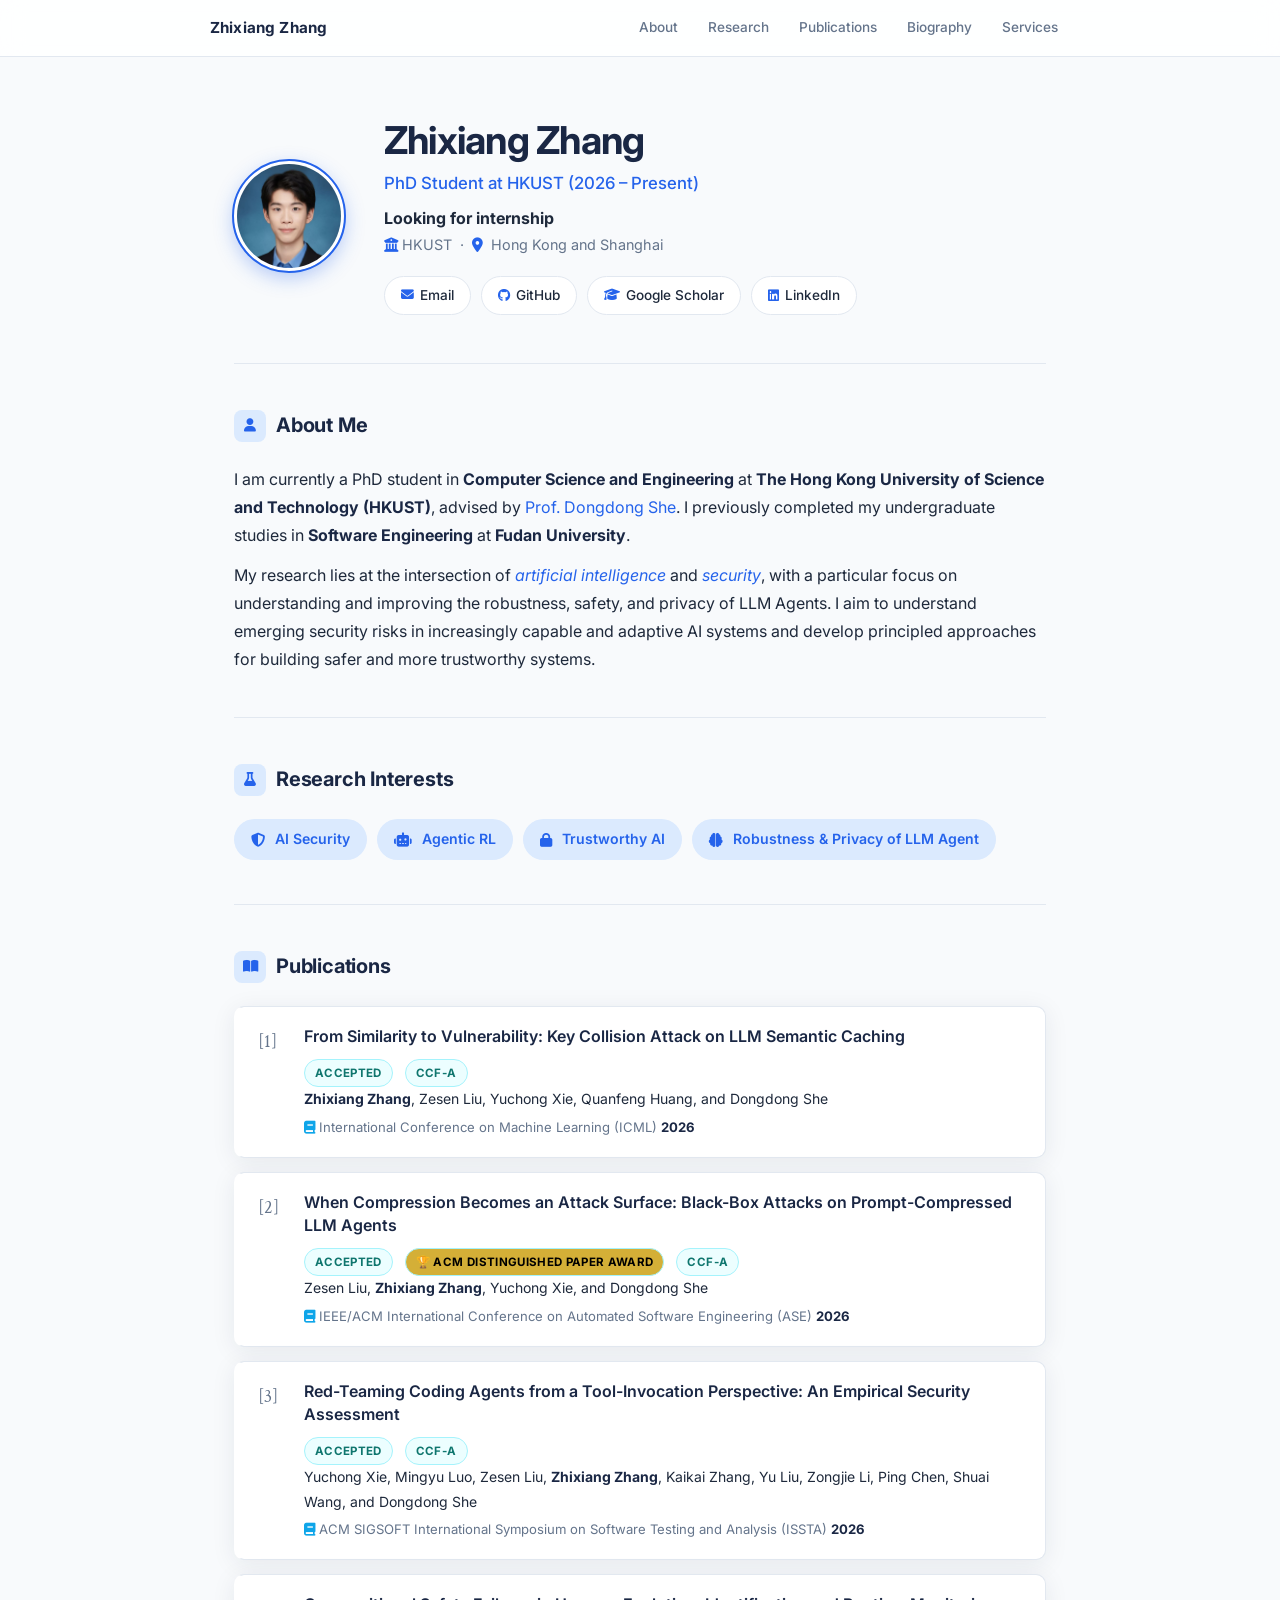
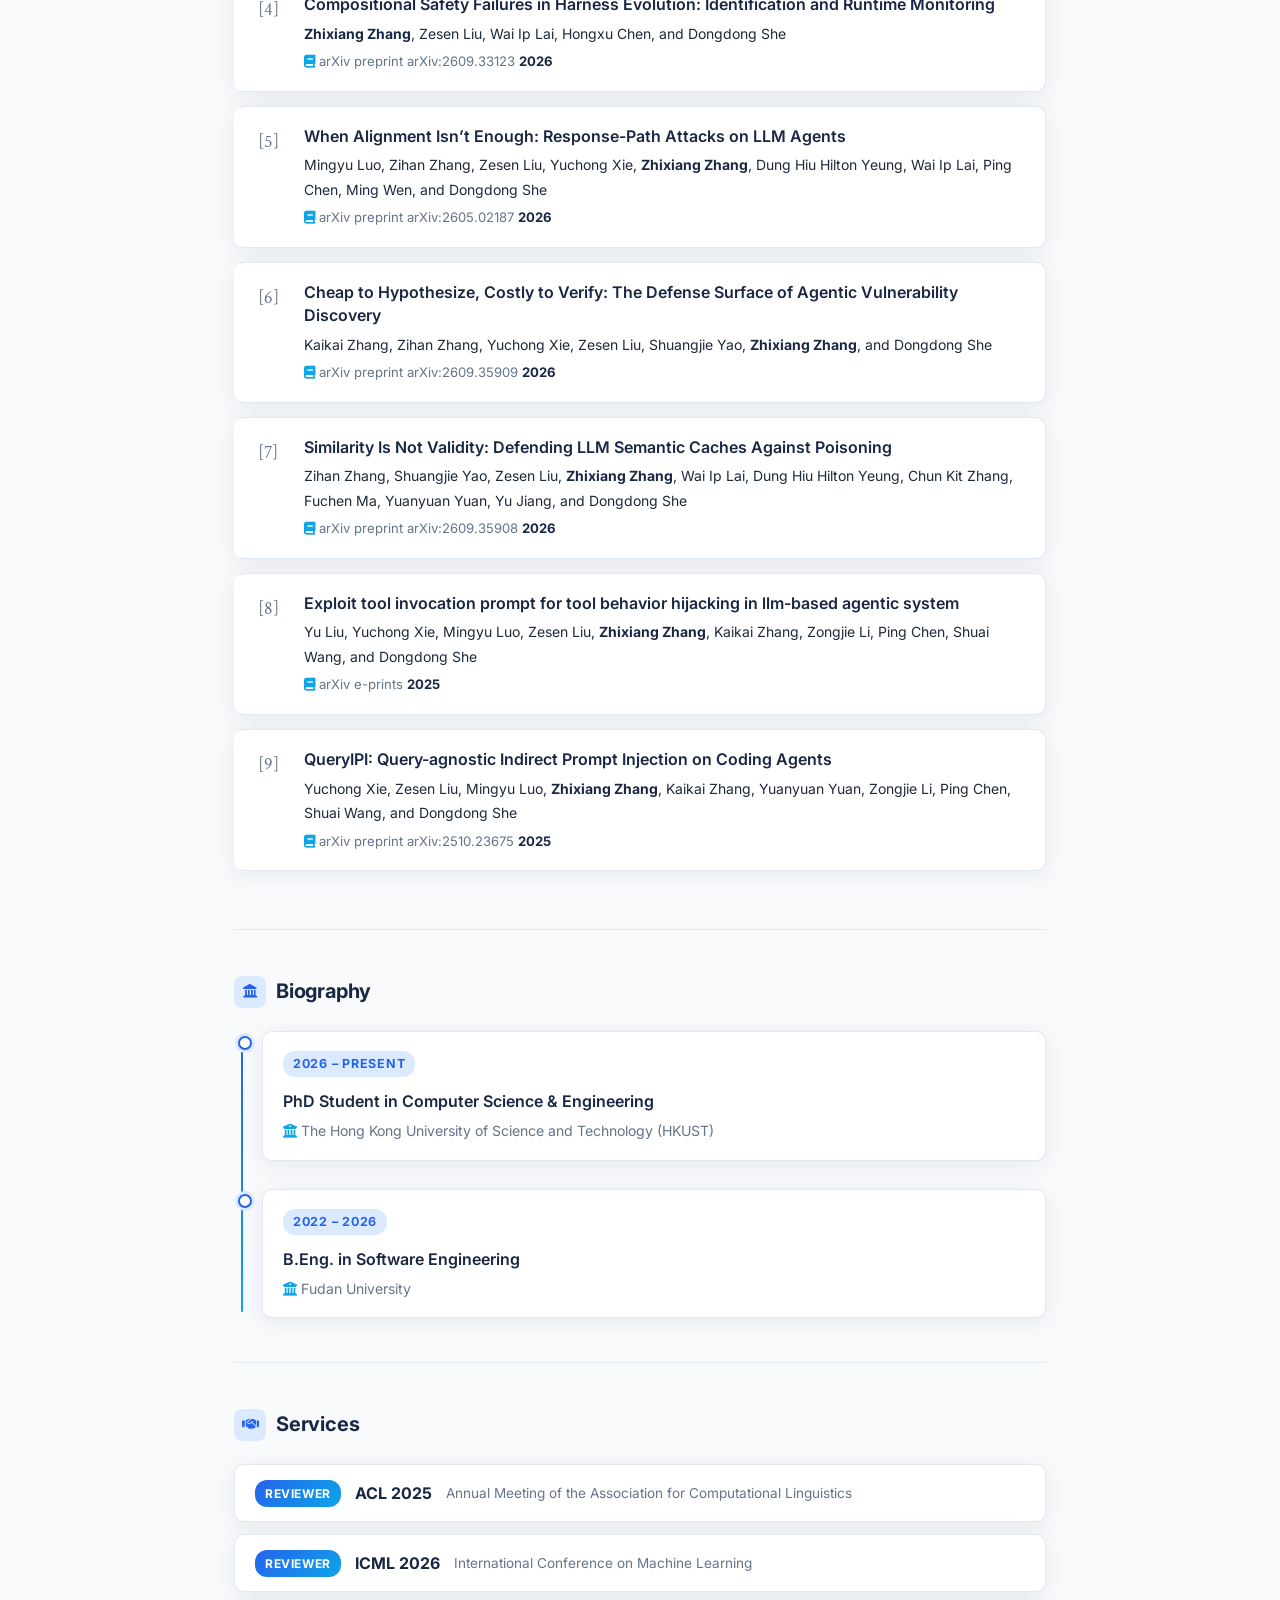
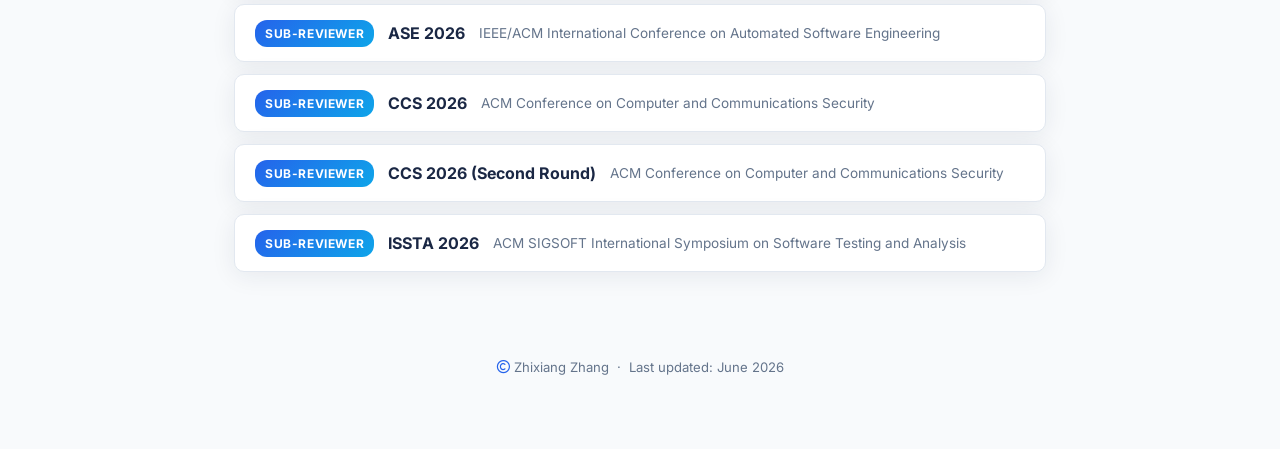
==== commit c106b53c: "update" ====
--- a/index.html
+++ b/index.html
@@ -201,11 +201,50 @@
                 num_citations: 0,
                 status: "Accepted",
                 ccfA: true
+            },
+            {
+                title: "Cheap to Hypothesize, Costly to Verify: The Defense Surface of Agentic Vulnerability Discovery",
+                authors: "Kaikai Zhang and Zihan Zhang and Yuchong Xie and Zesen Liu and Shuangjie Yao and Zhixiang Zhang and Dongdong She",
+                venue: "arXiv preprint arXiv:2609.35909",
+                year: 2026,
+                num_citations: 0
+            },
+            {
+                title: "Similarity Is Not Validity: Defending LLM Semantic Caches Against Poisoning",
+                authors: "Zihan Zhang and Shuangjie Yao and Zesen Liu and Zhixiang Zhang and Wai Ip Lai and Dung Hiu Hilton Yeung and Chun Kit Zhang and Fuchen Ma and Yuanyuan Yuan and Yu Jiang and Dongdong She",
+                venue: "arXiv preprint arXiv:2609.35908",
+                year: 2026,
+                num_citations: 0
+            },
+            {
+                title: "Compositional Safety Failures in Harness Evolution: Identification and Runtime Monitoring",
+                authors: "Zhixiang Zhang and Zesen Liu and Wai Ip Lai and Hongxu Chen and Dongdong She",
+                venue: "arXiv preprint arXiv:2609.33123",
+                year: 2026,
+                num_citations: 0
             }
         ];
 
+        const publicationPriority = {
+            "From Similarity to Vulnerability: Key Collision Attack on LLM Semantic Caching": 0,
+            "When Compression Becomes an Attack Surface: Black-Box Attacks on Prompt-Compressed LLM Agents": 1,
+            "Red-Teaming Coding Agents from a Tool-Invocation Perspective: An Empirical Security Assessment": 2,
+            "Compositional Safety Failures in Harness Evolution: Identification and Runtime Monitoring": 3
+        };
+
         function formatAuthors(authors) {
-            return authors.replaceAll('Zhixiang Zhang', '<strong>Zhixiang Zhang</strong>');
+            const parts = authors.split(/\s+and\s+/).filter(Boolean);
+            let formatted = authors;
+
+            if (parts.length > 1) {
+                if (parts.length === 2) {
+                    formatted = `${parts[0]} and ${parts[1]}`;
+                } else {
+                    formatted = `${parts.slice(0, -1).join(', ')}, and ${parts[parts.length - 1]}`;
+                }
+            }
+
+            return formatted.replaceAll('Zhixiang Zhang', '<strong>Zhixiang Zhang</strong>');
         }
 
         function renderPublications(publications) {
@@ -240,6 +279,10 @@
         }
 
         const sortedPublications = [...publications].sort((a, b) => {
+            const aPriority = publicationPriority[a.title] ?? 999;
+            const bPriority = publicationPriority[b.title] ?? 999;
+            if (aPriority !== bPriority) return aPriority - bPriority;
+
             const aAccepted = Boolean(a.status);
             const bAccepted = Boolean(b.status);
             if (aAccepted !== bAccepted) return aAccepted ? -1 : 1;
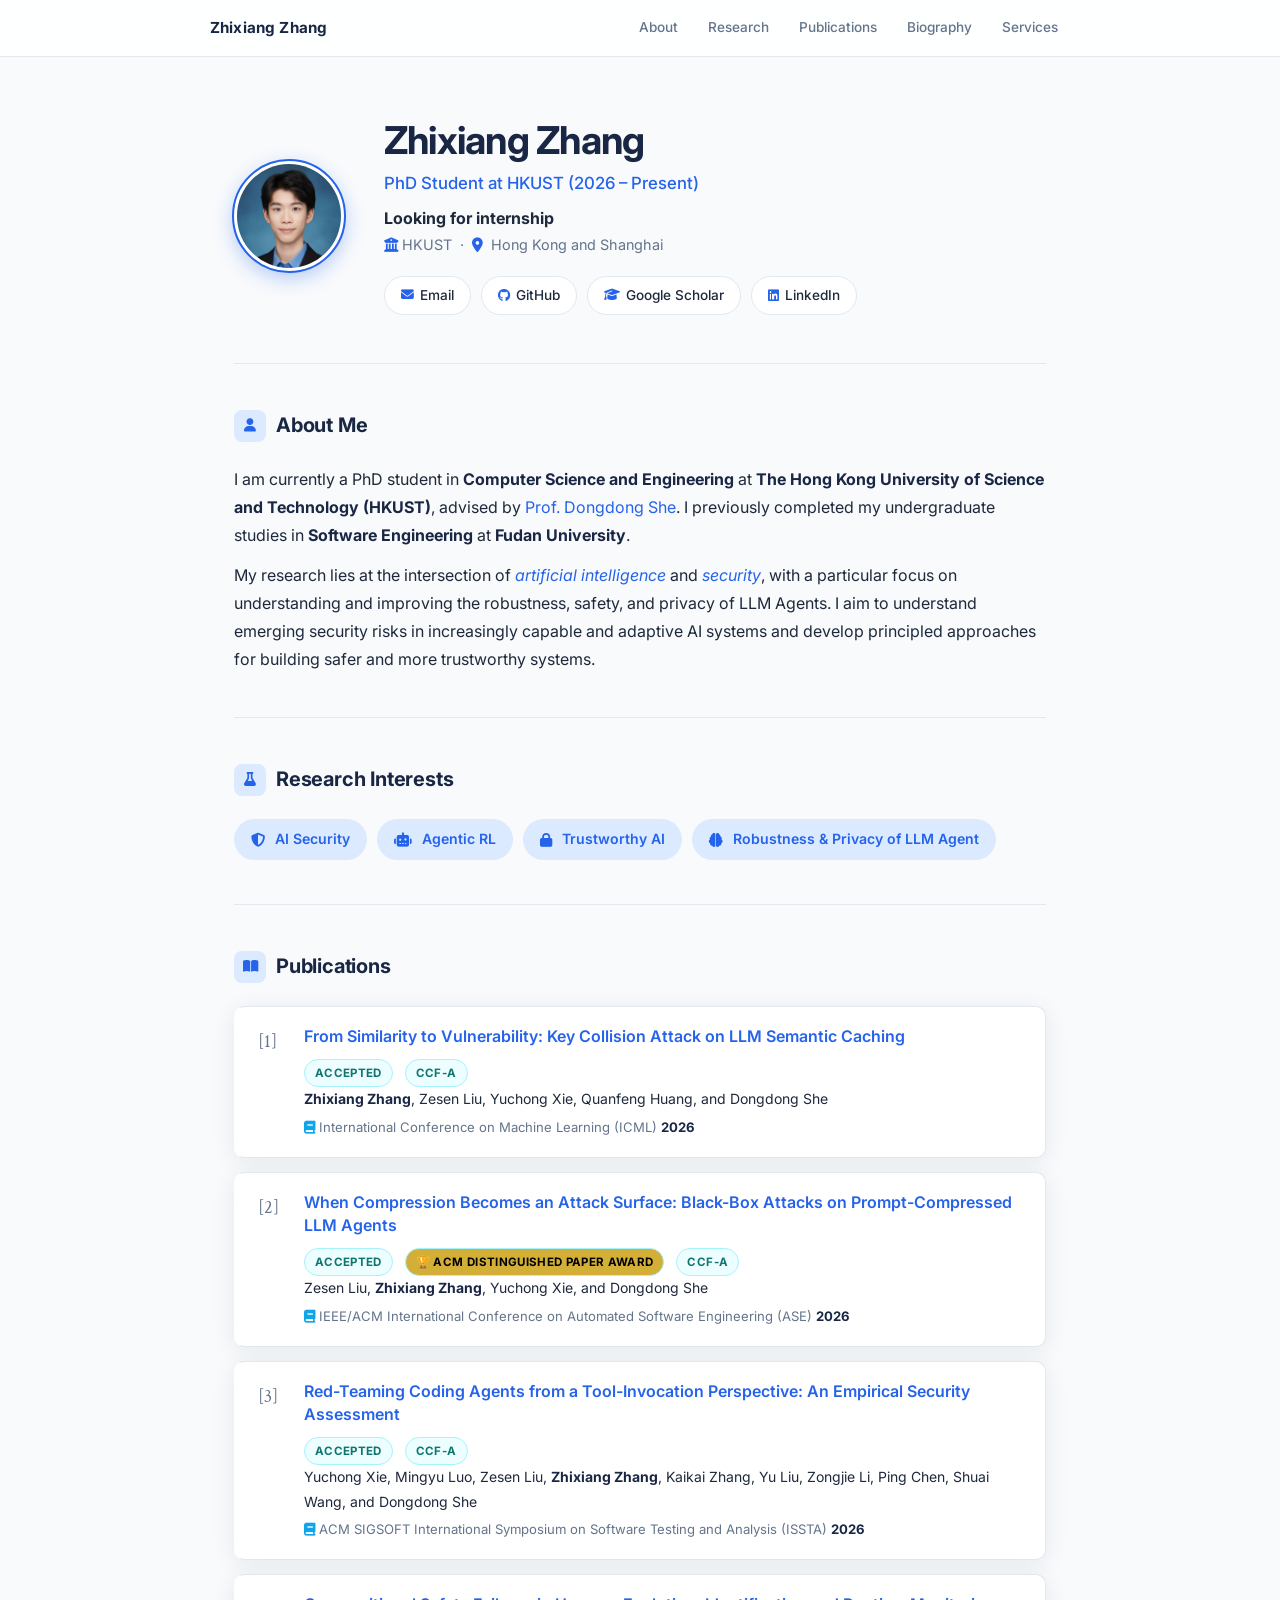
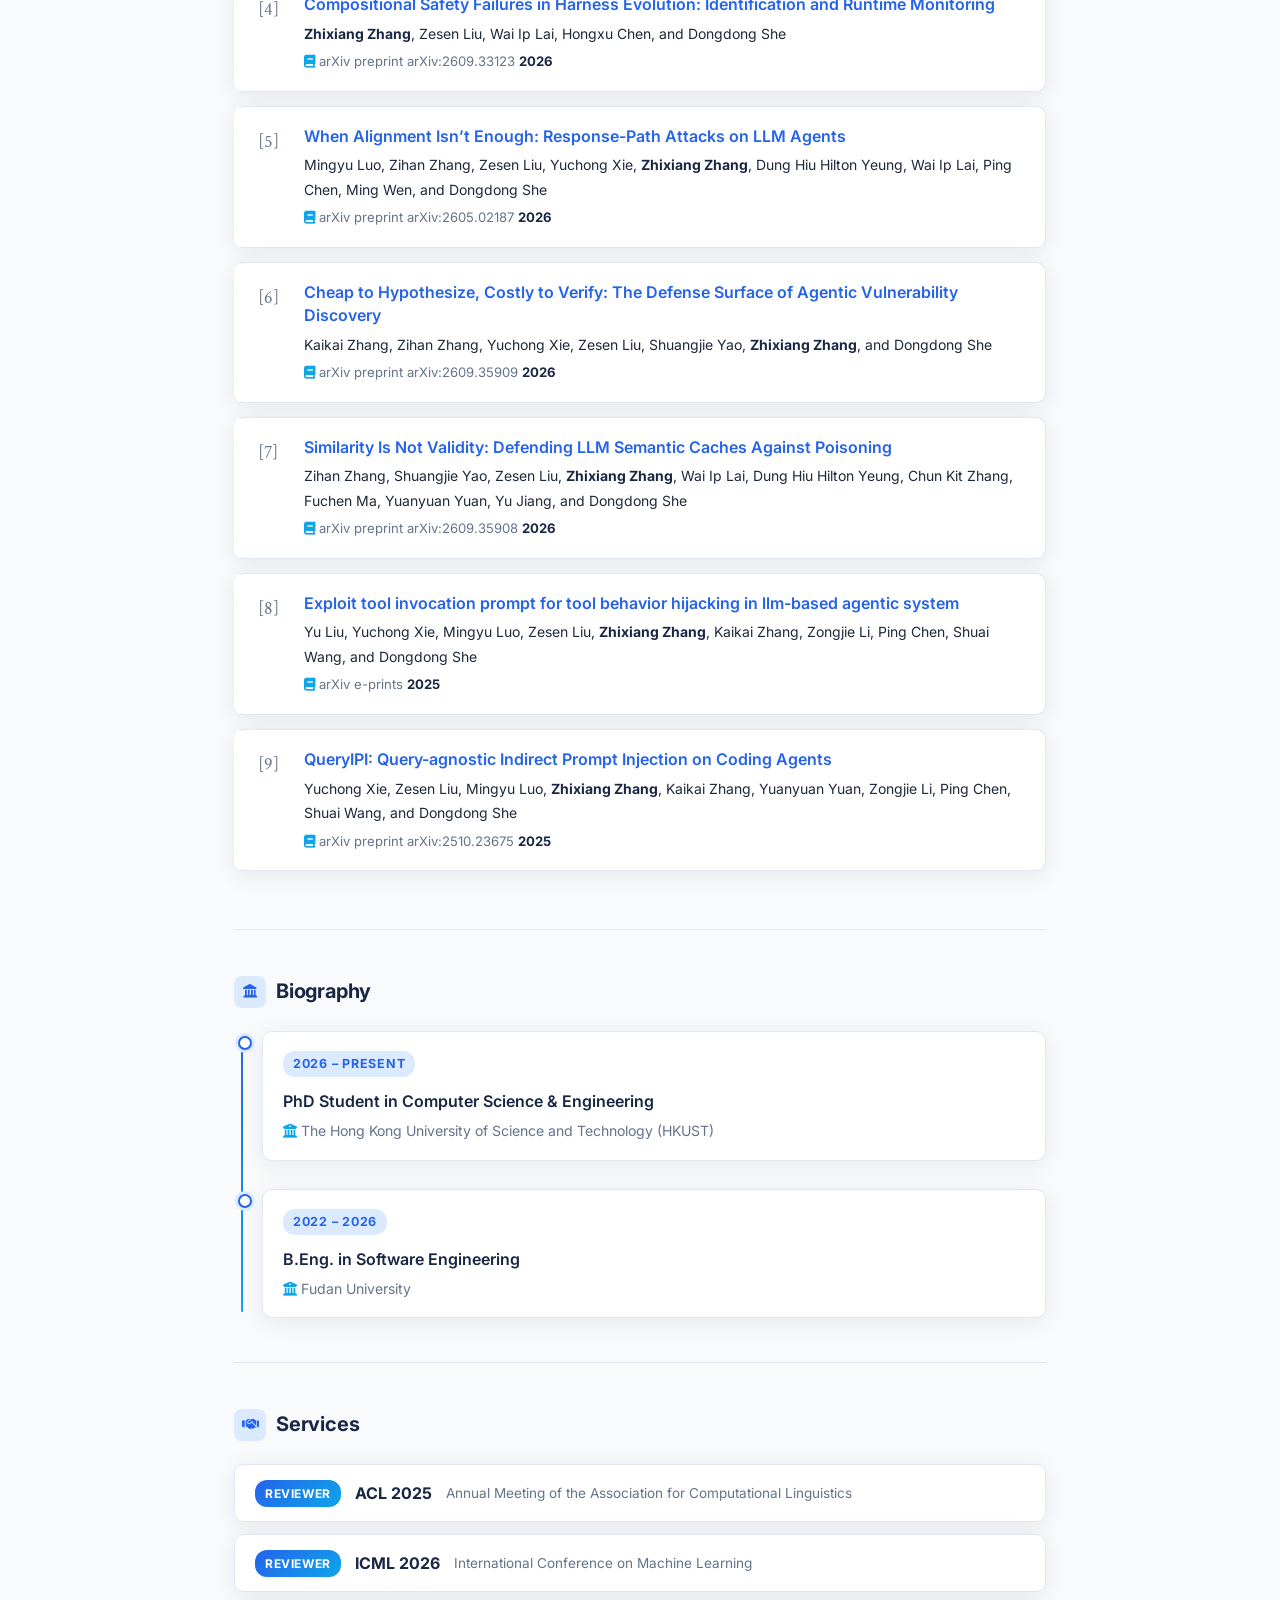
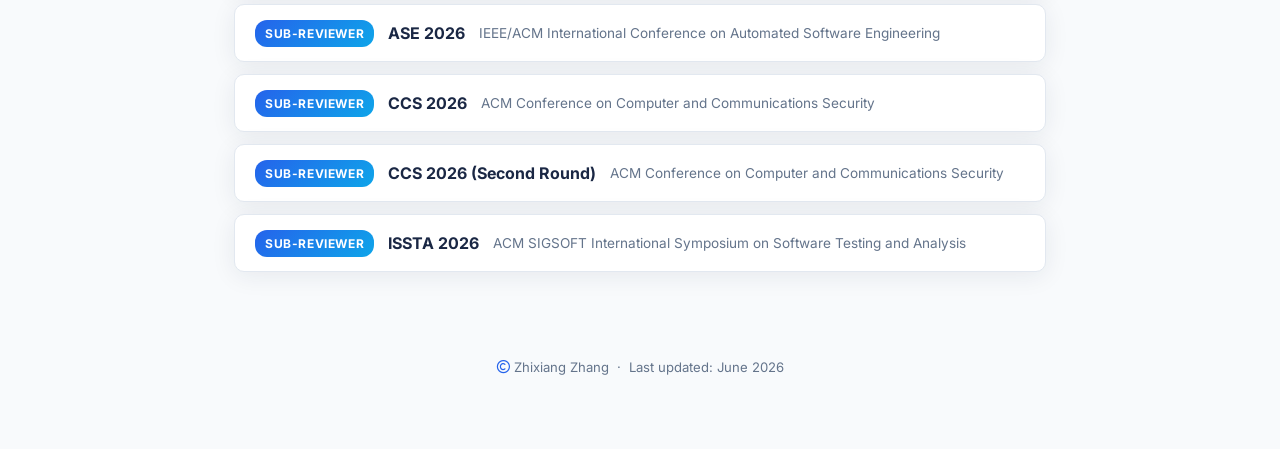
==== commit 96cba4f2: "Add direct links to publication titles" ====
--- a/index.html
+++ b/index.html
@@ -155,6 +155,7 @@
         const publications = [
             {
                 title: "From Similarity to Vulnerability: Key Collision Attack on LLM Semantic Caching",
+                url: "https://arxiv.org/abs/2601.23088",
                 authors: "Zhixiang Zhang and Zesen Liu and Yuchong Xie and Quanfeng Huang and Dongdong She",
                 venue: "International Conference on Machine Learning (ICML)",
                 year: 2026,
@@ -164,6 +165,7 @@
             },
             {
                 title: "When Compression Becomes an Attack Surface: Black-Box Attacks on Prompt-Compressed LLM Agents",
+                url: "https://arxiv.org/abs/2510.22963",
                 authors: "Zesen Liu and Zhixiang Zhang and Yuchong Xie and Dongdong She",
                 venue: "IEEE/ACM International Conference on Automated Software Engineering (ASE)",
                 year: 2026,
@@ -174,6 +176,7 @@
             },
             {
                 title: "When Alignment Isn’t Enough: Response-Path Attacks on LLM Agents",
+                url: "https://arxiv.org/abs/2605.02187v1",
                 authors: "Mingyu Luo and Zihan Zhang and Zesen Liu and Yuchong Xie and Zhixiang Zhang and Dung Hiu Hilton Yeung and Wai Ip Lai and Ping Chen and Ming Wen and Dongdong She",
                 venue: "arXiv preprint arXiv:2605.02187",
                 year: 2026,
@@ -181,6 +184,7 @@
             },
             {
                 title: "Exploit tool invocation prompt for tool behavior hijacking in llm-based agentic system",
+                url: "https://arxiv.org/abs/2509.05755v1",
                 authors: "Yu Liu and Yuchong Xie and Mingyu Luo and Zesen Liu and Zhixiang Zhang and Kaikai Zhang and Zongjie Li and Ping Chen and Shuai Wang and Dongdong She",
                 venue: "arXiv e-prints",
                 year: 2025,
@@ -188,6 +192,7 @@
             },
             {
                 title: "QueryIPI: Query-agnostic Indirect Prompt Injection on Coding Agents",
+                url: "https://arxiv.org/abs/2510.23675",
                 authors: "Yuchong Xie and Zesen Liu and Mingyu Luo and Zhixiang Zhang and Kaikai Zhang and Yuanyuan Yuan and Zongjie Li and Ping Chen and Shuai Wang and Dongdong She",
                 venue: "arXiv preprint arXiv:2510.23675",
                 year: 2025,
@@ -195,6 +200,7 @@
             },
             {
                 title: "Red-Teaming Coding Agents from a Tool-Invocation Perspective: An Empirical Security Assessment",
+                url: "https://arxiv.org/abs/2509.05755v6",
                 authors: "Yuchong Xie and Mingyu Luo and Zesen Liu and Zhixiang Zhang and Kaikai Zhang and Yu Liu and Zongjie Li and Ping Chen and Shuai Wang and Dongdong She",
                 venue: "ACM SIGSOFT International Symposium on Software Testing and Analysis (ISSTA)",
                 year: 2026,
@@ -204,6 +210,7 @@
             },
             {
                 title: "Cheap to Hypothesize, Costly to Verify: The Defense Surface of Agentic Vulnerability Discovery",
+                url: "https://arxiv.org/abs/2609.35909",
                 authors: "Kaikai Zhang and Zihan Zhang and Yuchong Xie and Zesen Liu and Shuangjie Yao and Zhixiang Zhang and Dongdong She",
                 venue: "arXiv preprint arXiv:2609.35909",
                 year: 2026,
@@ -211,6 +218,7 @@
             },
             {
                 title: "Similarity Is Not Validity: Defending LLM Semantic Caches Against Poisoning",
+                url: "https://arxiv.org/abs/2609.35908",
                 authors: "Zihan Zhang and Shuangjie Yao and Zesen Liu and Zhixiang Zhang and Wai Ip Lai and Dung Hiu Hilton Yeung and Chun Kit Zhang and Fuchen Ma and Yuanyuan Yuan and Yu Jiang and Dongdong She",
                 venue: "arXiv preprint arXiv:2609.35908",
                 year: 2026,
@@ -218,6 +226,7 @@
             },
             {
                 title: "Compositional Safety Failures in Harness Evolution: Identification and Runtime Monitoring",
+                url: "https://arxiv.org/abs/2609.33123",
                 authors: "Zhixiang Zhang and Zesen Liu and Wai Ip Lai and Hongxu Chen and Dongdong She",
                 venue: "arXiv preprint arXiv:2609.33123",
                 year: 2026,
@@ -264,7 +273,7 @@
                         <div class="pub-index">[${idx + 1}]</div>
                         <div class="pub-body">
                             <div class="pub-title-row">
-                                <p class="pub-title">${pub.title}</p>
+                                <p class="pub-title"><a href="${pub.url}" target="_blank" rel="noopener noreferrer">${pub.title}</a></p>
                                 ${statusMarkup}
                             </div>
                             <p class="pub-authors">${formatAuthors(pub.authors)}</p>
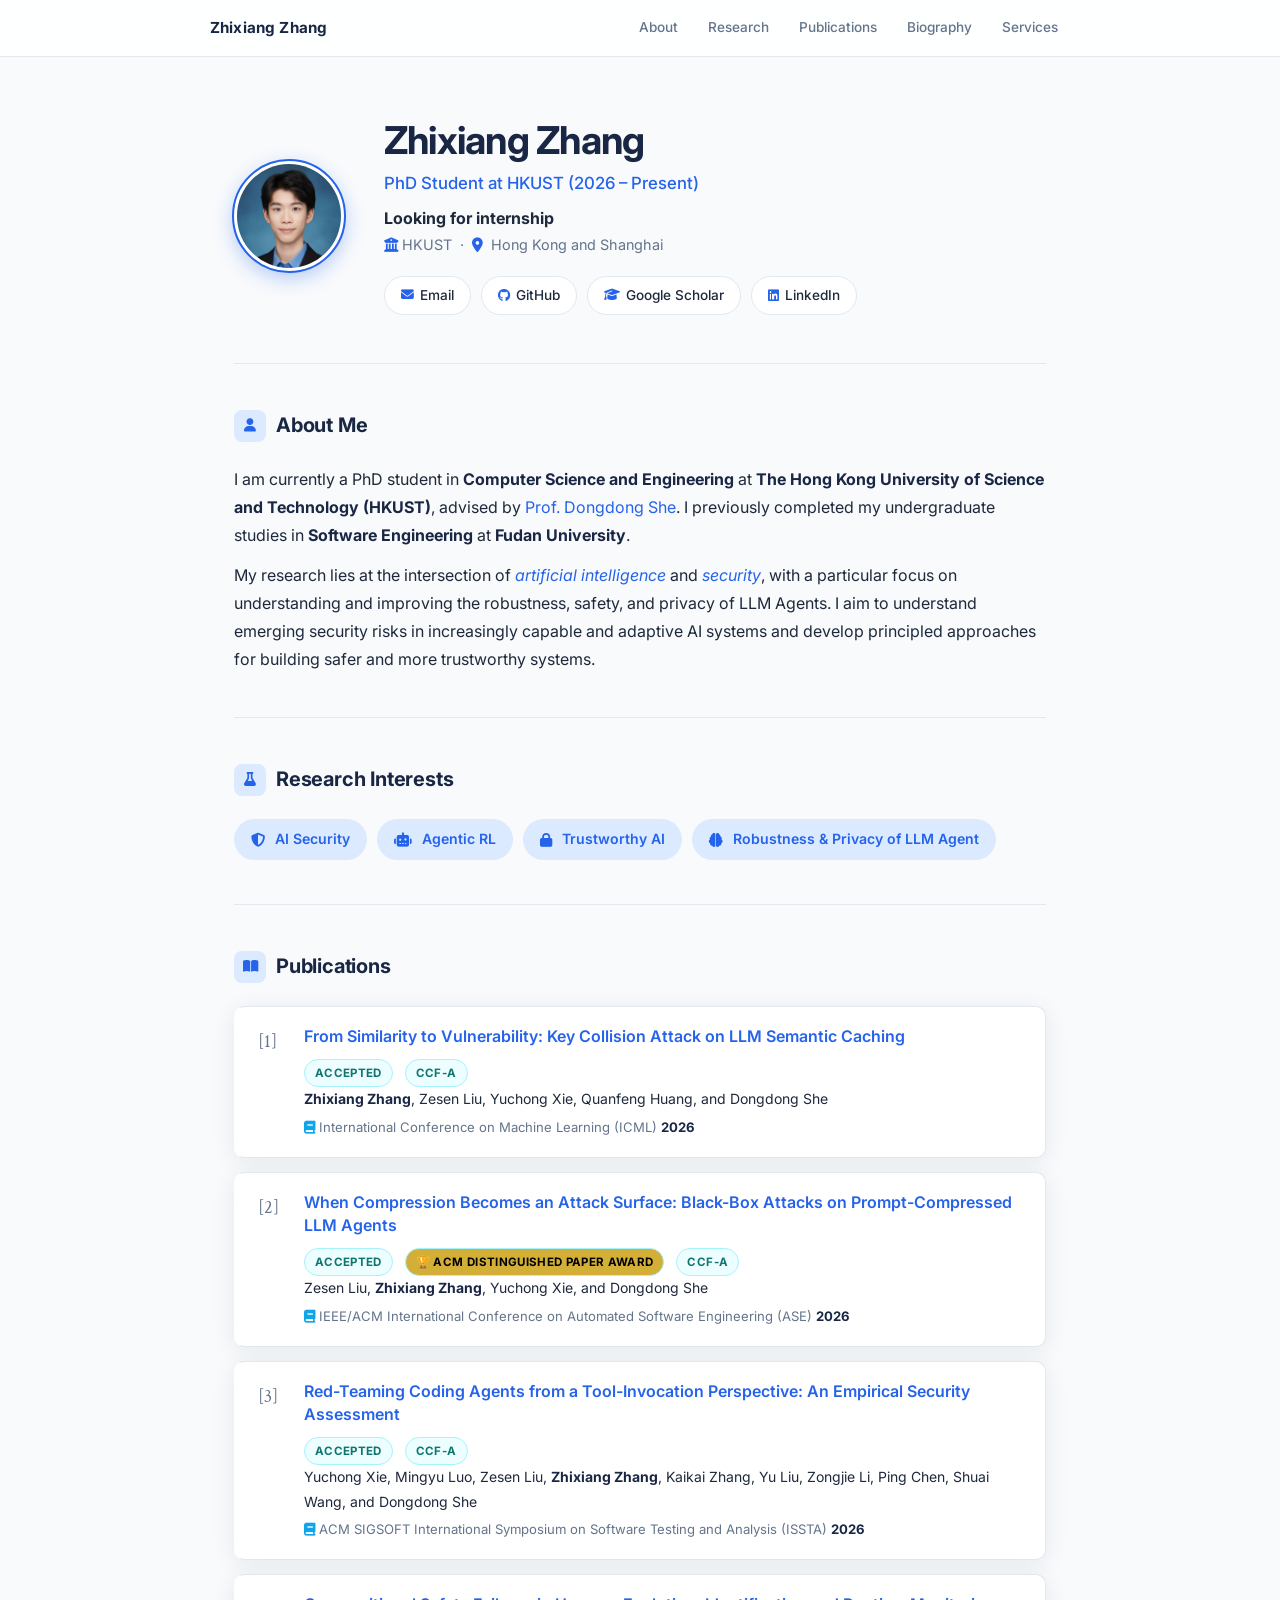
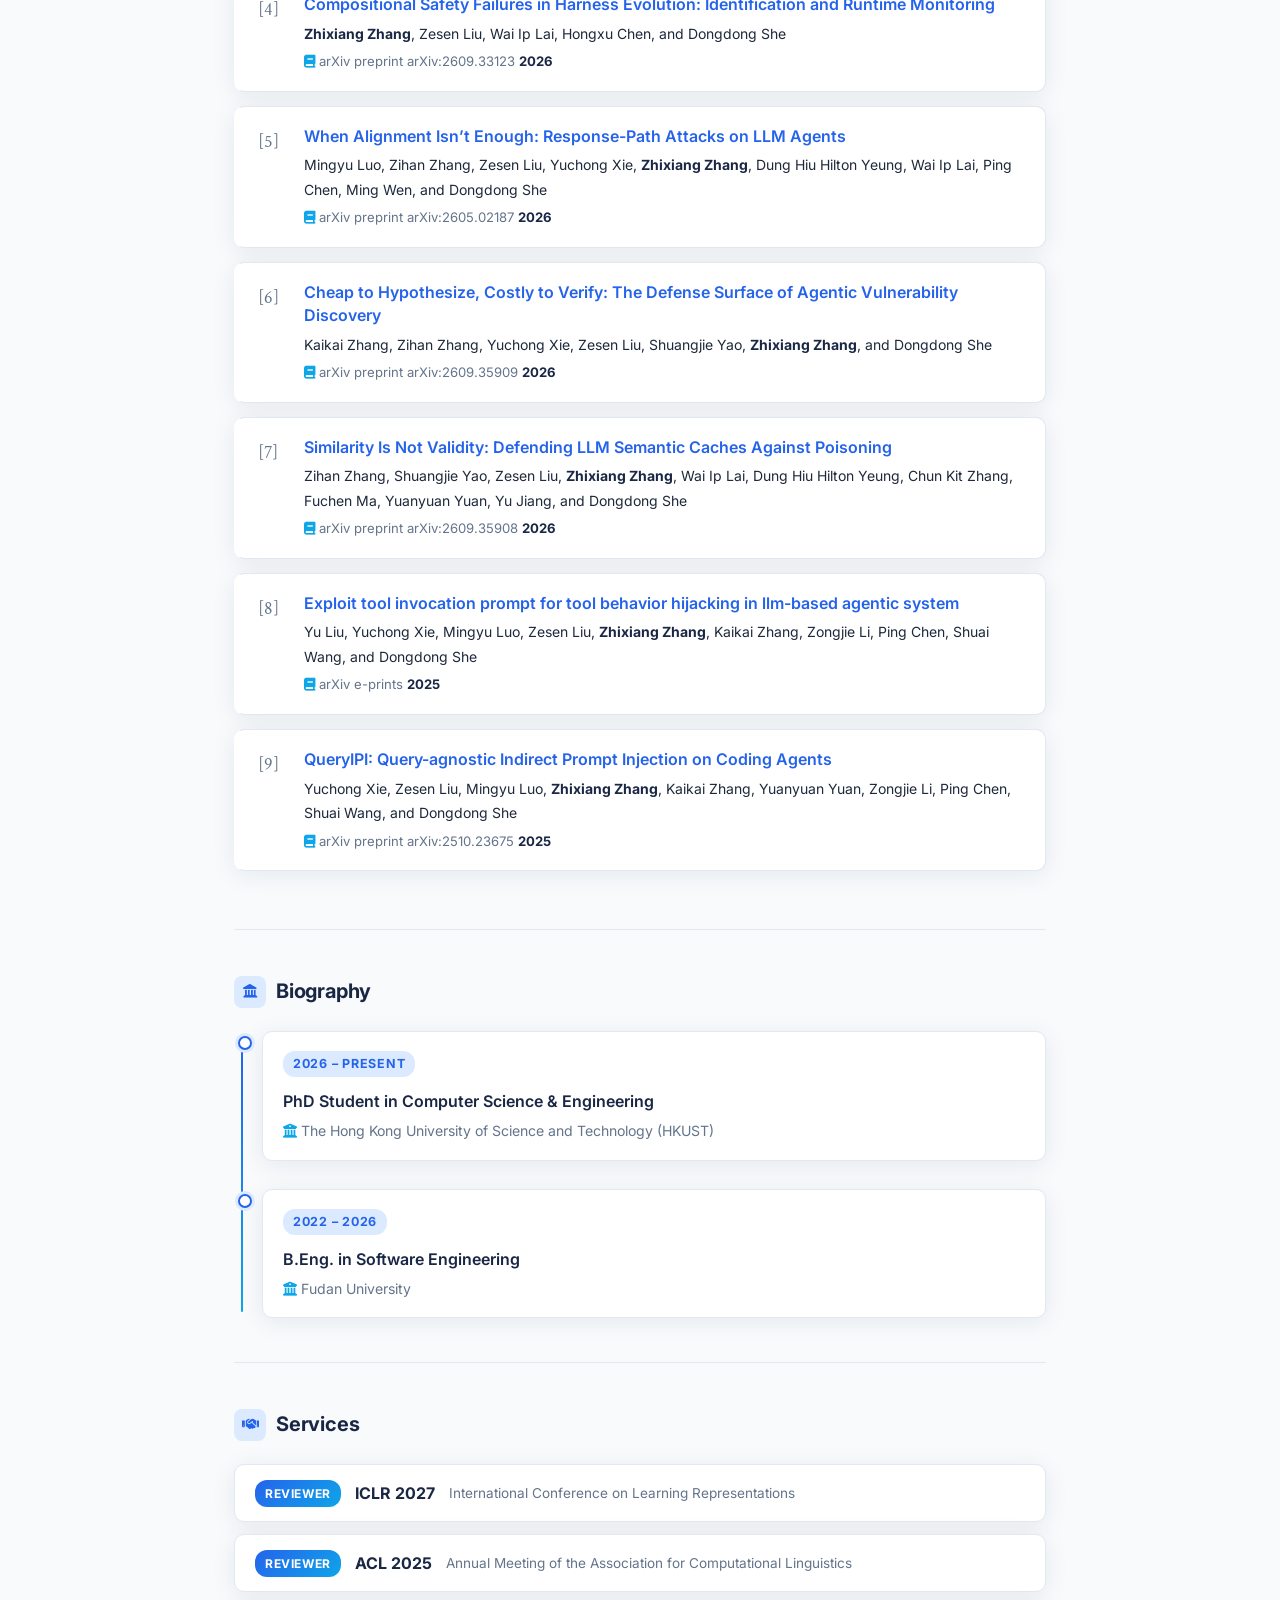
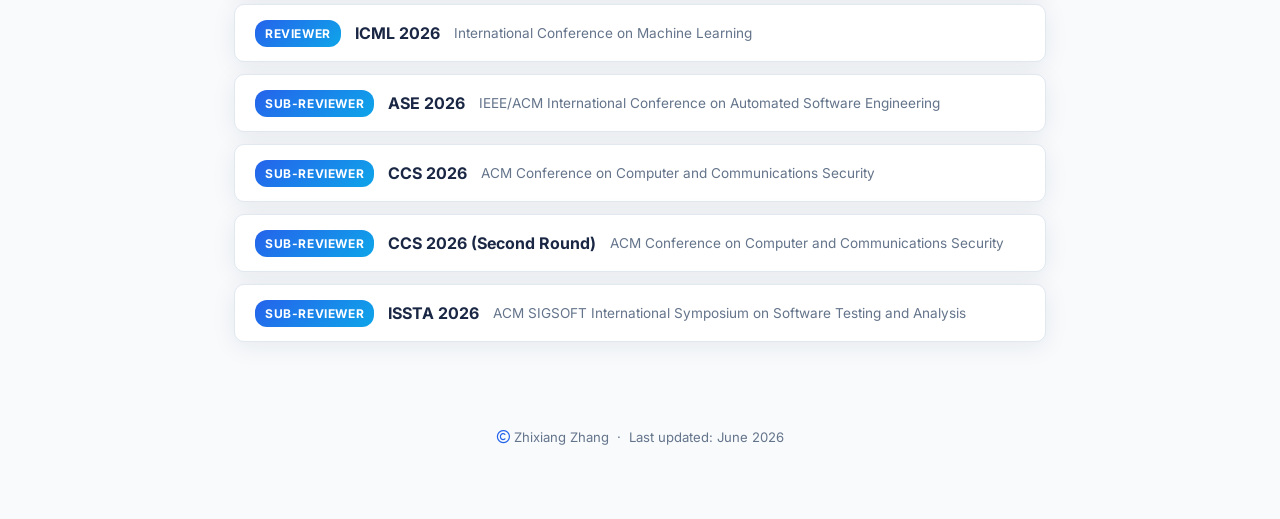
==== commit f94664a1: "Add ICLR 2027 reviewer service" ====
--- a/index.html
+++ b/index.html
@@ -114,6 +114,11 @@
                 <div class="service-list">
                     <div class="service-item">
                         <span class="service-badge">Reviewer</span>
+                        <span class="service-venue">ICLR 2027</span>
+                        <span class="service-type">International Conference on Learning Representations</span>
+                    </div>
+                    <div class="service-item">
+                        <span class="service-badge">Reviewer</span>
                         <span class="service-venue">ACL 2025</span>
                         <span class="service-type">Annual Meeting of the Association for Computational Linguistics</span>
                     </div>
